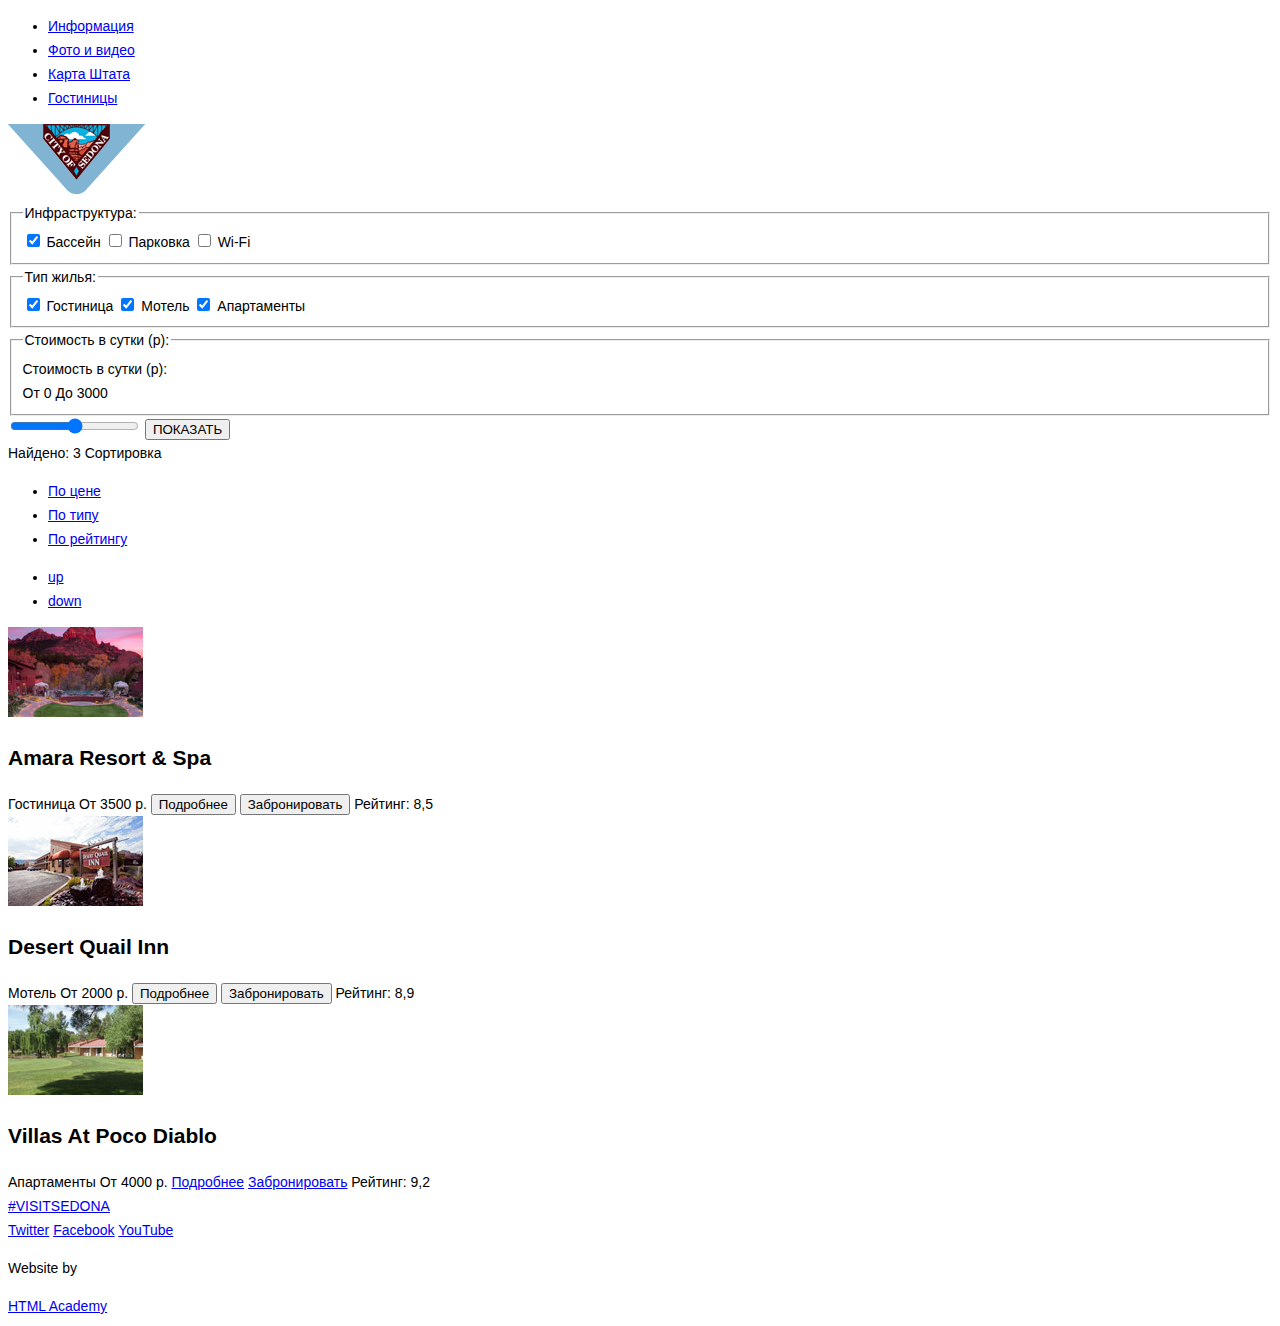
==== catalog.html @ 848f3a46 "Исправил замечания" ====
<!DOCTYPE html>
<html lang="ru">
<head>
  <meta charset="UTF-8">
  <title>Гостиницы</title>
  <link href="css/style.css" rel="stylesheet">
</head>
<body>
<div class="wrapper">
  <header class="main-header">
    <nav class="main-navigation">
      <ul class="navigation-list">
        <li class="navigation-item">
          <a href="#">Информация</a>
        </li>
        <li class="navigation-item">
          <a href="#">Фото и видео</a>
        </li>
        <li class="navigation-item">
          <a href="#">Карта Штата</a>
        </li>
        <li class="navigation-item">
          <a href="#">Гостиницы</a>
        </li>
      </ul>
      <!-- 3.3 Логотип — это ссылка на главную страницу.-->
    </nav>
    <a href="#" сlass="main-header-logo"><img src="img/mini-logo.png" width="138" height="70" alt="sedona"></a>
  </header>
    <main>
  <div class="filters">
    <form action="#" method="post">
      <fieldset class="filters-group filters-checkbox-left">
        <legend>Инфраструктура:</legend>
        <input type="checkbox" name="pool" id="pool" checked>
        <label for="pool">Бассейн</label>
        <input type="checkbox" name="parking" id="parking">
        <label for="parking">Парковка</label>
        <input type="checkbox" name="wifi" id="wifi">
        <label for="wifi">Wi-Fi</label>
      </fieldset>
      <fieldset class="filters-group filters-checkbox-center">
        <legend>Тип жилья:</legend>
        <input type="checkbox" name="hotel" id="hotel" checked>
        <label for="hotel">Гостиница</label>
        <input type="checkbox" name="motel" id="motel" checked>
        <label for="motel">Мотель</label>
        <input type="checkbox" name="apartment" id="apartment" checked>
        <label for="apartment">Апартаменты</label>
      </fieldset>
      <fieldset class="filters-group filters-checkbox-right">
<legend>Стоимость в сутки (р):</legend>
        <label for="price-per-day">Стоимость в сутки (р):</label for="price-per-day">
        <div class="price-range">
          <span>От 0</span>
          <span>До 3000</span>
          <!--Вот тут надо чтоб в спан шло значение из рэнж-->

        </div>
      </fieldset>
        <input type="range" name="price-per-day" id="price-per-day" min="0" max="4000" step="100">
        <button type="submit">ПОКАЗАТЬ</button>

    </form>
  </div>

  <div class="found">
  <span class="found-number">
    Найдено: 3
  </span>
    <span class="found-sort">
    Сортировка
  </span>
    <ul class="sort-list">
      <li class="sort-item sort-item-active">
        <a href="#">По цене</a>
      </li>
      <li class="sort-item">
        <a href="#">По типу</a>
      </li>
      <li class="sort-item">
        <a href="#>">По рейтингу</a>
      </li>
    </ul>
    <ul class="sort-list-direct">
      <li class="sort-btn">
    <a href="#">up</a>
      </li>
      <li class="sort--btn">
    <a href="#">down</a>
      </li>
    </ul>
  </div>

  <div class="catalog">
    <div class="catalog-item">
      <img src="img/amaraspa.jpg" width="135" height="90" alt="Amara">
      <h3>Amara Resort & Spa</h3>
      <span>Гостиница</span>
      <span>От 3500 р.</span>
      <button type="submit">Подробнее</button>
      <button type="submit">Забронировать</button>
      <span class="raiting">Рейтинг: 8,5</span>
      <span class="stars"></span>
    </div>

    <div class="catalog-item">
      <img src="img/desertinn.jpg" width="135" height="90" alt="Desert Quail inn">
      <h3>Desert Quail Inn</h3>
      <span>Мотель</span>
      <span>От 2000 р.</span>
      <button type="submit">Подробнее</button>
      <button type="submit">Забронировать</button>
      <span class="raiting">Рейтинг: 8,9</span>
      <span class="stars"></span>
    </div>

    <div class="catalog-item">
      <img src="img/villas.jpg" width="135" height="90" alt="Villas At Poco Diablo">
      <h3>Villas At Poco Diablo</h3>
      <span>Апартаменты</span>
      <span>От 4000 р.</span>
      <a href="#" class="more">Подробнее</a>
      <a href="#" class="book">Забронировать</a>
      <span class="raiting">Рейтинг: 9,2</span>
      <span class="stars"></span>
    </div>
  </div>
</main>

<footer class="main-footer">
    <div class="sedona">
      <a href="#">#VISITSEDONA</a>
    </div>
    <section class="social">
      <a class="social-btn social-btn-tw" href="#">Twitter</a>
      <a class="social-btn social-btn-fb" href="#">Facebook</a>
      <a class="social-btn social-btn-youtube" href="#">YouTube</a>
    </section>
    <section class="footer-copyright">
      <p>Website by</p>
      <a class="btn" href="https://htmlacademy.ru">HTML Academy</a>
    </section>
</footer>
</div>
</body>
</html>
---- css/style.css ----
body {
  font-family: "PT Sans", Arial, sans-serif;
  font-size: 14px;
  line-height: 24px;
  color: #000000;
}

h1 {
  font-size: 21px;
  line-height: 26px;
}

h2 {
  font-size: 21px;
  line-height: 21px;
  font-weight: bold;
}

h3 {
  font-size: 21px;
  line-height: 26px;
  font-weight: bold;
}
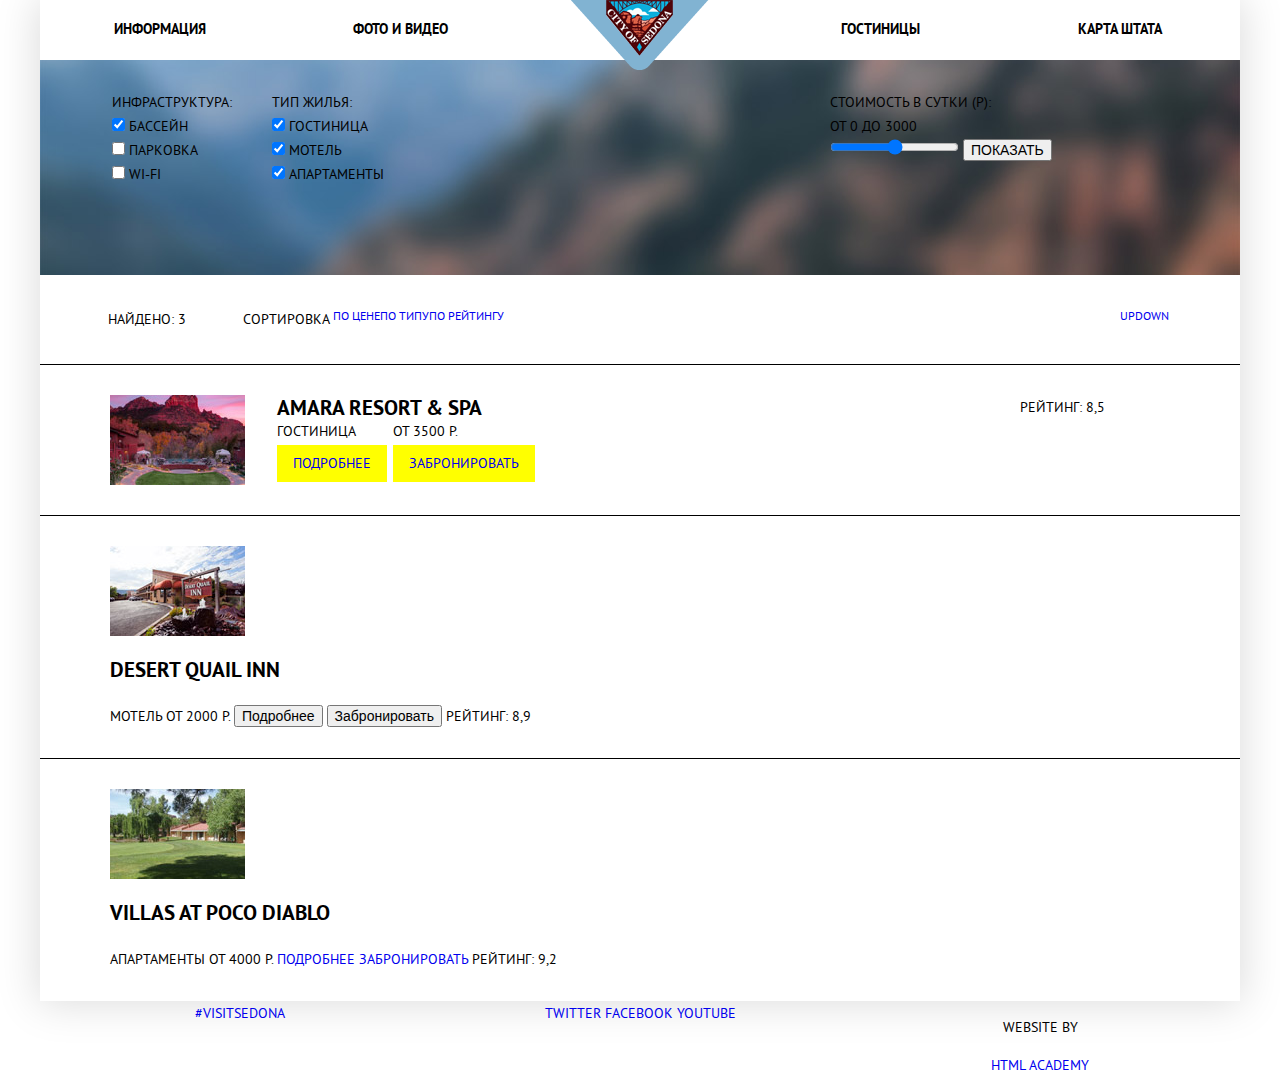
==== commit e06ddb8c: "^__^" ====
--- a/catalog.html
+++ b/catalog.html
@@ -3,13 +3,14 @@
 <head>
   <meta charset="UTF-8">
   <title>Гостиницы</title>
+  <link href="css/normalize.css" rel="stylesheet">
   <link href="css/style.css" rel="stylesheet">
 </head>
 <body>
 <div class="wrapper">
   <header class="main-header">
     <nav class="main-navigation">
-      <ul class="navigation-list">
+      <ul class="navigation-list clearfix">
         <li class="navigation-item">
           <a href="#">Информация</a>
         </li>
@@ -25,110 +26,134 @@
       </ul>
       <!-- 3.3 Логотип — это ссылка на главную страницу.-->
     </nav>
-    <a href="#" сlass="main-header-logo"><img src="img/mini-logo.png" width="138" height="70" alt="sedona"></a>
+    <div class="mini-logo">
+      <a><img src="img/mini-logo.png" width="138" height="70" alt="sedona"></a>
+    </div>
   </header>
-    <main>
-  <div class="filters">
-    <form action="#" method="post">
-      <fieldset class="filters-group filters-checkbox-left">
-        <legend>Инфраструктура:</legend>
-        <input type="checkbox" name="pool" id="pool" checked>
-        <label for="pool">Бассейн</label>
-        <input type="checkbox" name="parking" id="parking">
-        <label for="parking">Парковка</label>
-        <input type="checkbox" name="wifi" id="wifi">
-        <label for="wifi">Wi-Fi</label>
-      </fieldset>
-      <fieldset class="filters-group filters-checkbox-center">
-        <legend>Тип жилья:</legend>
-        <input type="checkbox" name="hotel" id="hotel" checked>
-        <label for="hotel">Гостиница</label>
-        <input type="checkbox" name="motel" id="motel" checked>
-        <label for="motel">Мотель</label>
-        <input type="checkbox" name="apartment" id="apartment" checked>
-        <label for="apartment">Апартаменты</label>
-      </fieldset>
-      <fieldset class="filters-group filters-checkbox-right">
-<legend>Стоимость в сутки (р):</legend>
-        <label for="price-per-day">Стоимость в сутки (р):</label for="price-per-day">
-        <div class="price-range">
-          <span>От 0</span>
-          <span>До 3000</span>
-          <!--Вот тут надо чтоб в спан шло значение из рэнж-->
 
-        </div>
-      </fieldset>
-        <input type="range" name="price-per-day" id="price-per-day" min="0" max="4000" step="100">
-        <button type="submit">ПОКАЗАТЬ</button>
+  <main>
+    <div class="filters">
+      <form action="#" method="post" class="clearfix">
+        <fieldset class="filters-group filters-left">
+          <legend>Инфраструктура:</legend>
+          <div class="filters-checkox">
+            <input type="checkbox" name="pool" id="pool" checked>
+            <label for="pool">Бассейн</label>
+          </div>
+          <div class="filters-checkox">
+            <input type="checkbox" name="parking" id="parking">
+            <label for="parking">Парковка</label>
+          </div>
+          <div class="filters-checkox">
+            <input type="checkbox" name="wifi" id="wifi">
+            <label for="wifi">Wi-Fi</label>
+          </div>
+        </fieldset>
+        <fieldset class="filters-group filters-center">
+          <legend>Тип жилья:</legend>
+          <div class="filters-checkox">
+            <input type="checkbox" name="hotel" id="hotel" checked>
+            <label for="hotel">Гостиница</label>
+          </div>
+          <div class="filters-checkox">
+            <input type="checkbox" name="motel" id="motel" checked>
+            <label for="motel">Мотель</label>
+          </div>
+          <div class="filters-checkox">
+            <input type="checkbox" name="apartment" id="apartment" checked>
+            <label for="apartment">Апартаменты</label>
+          </div>
+        </fieldset>
+        <fieldset class="filters-group filters-right">
+          <legend>Стоимость в сутки (р):</legend>
+          <div class="price-range">
+            <span>От 0</span>
+            <span>До 3000</span>
+            <!--Вот тут надо чтоб в спан шло значение из рэнж-->
 
-    </form>
-  </div>
+          </div>
 
-  <div class="found">
+          <input type="range" name="price-per-day" id="price-per-day" min="0" max="4000" step="100">
+          <button type="submit">ПОКАЗАТЬ</button>
+        </fieldset>
+      </form>
+    </div>
+
+    <div class="found clearfix">
   <span class="found-number">
     Найдено: 3
   </span>
-    <span class="found-sort">
+      <span class="found-sort">
     Сортировка
   </span>
-    <ul class="sort-list">
-      <li class="sort-item sort-item-active">
-        <a href="#">По цене</a>
-      </li>
-      <li class="sort-item">
-        <a href="#">По типу</a>
-      </li>
-      <li class="sort-item">
-        <a href="#>">По рейтингу</a>
-      </li>
-    </ul>
-    <ul class="sort-list-direct">
-      <li class="sort-btn">
-    <a href="#">up</a>
-      </li>
-      <li class="sort--btn">
-    <a href="#">down</a>
-      </li>
-    </ul>
-  </div>
-
-  <div class="catalog">
-    <div class="catalog-item">
-      <img src="img/amaraspa.jpg" width="135" height="90" alt="Amara">
-      <h3>Amara Resort & Spa</h3>
-      <span>Гостиница</span>
-      <span>От 3500 р.</span>
-      <button type="submit">Подробнее</button>
-      <button type="submit">Забронировать</button>
-      <span class="raiting">Рейтинг: 8,5</span>
-      <span class="stars"></span>
+      <ul class="sort-list">
+        <li class="sort-item sort-item-active">
+          <a href="#">По цене</a>
+        </li>
+        <li class="sort-item">
+          <a href="#">По типу</a>
+        </li>
+        <li class="sort-item">
+          <a href="#>">По рейтингу</a>
+        </li>
+      </ul>
+      <ul class="sort-list-direct">
+        <li class="sort-btn">
+          <a href="#">up</a>
+        </li>
+        <li class="sort-btn">
+          <a href="#">down</a>
+        </li>
+      </ul>
     </div>
 
-    <div class="catalog-item">
-      <img src="img/desertinn.jpg" width="135" height="90" alt="Desert Quail inn">
-      <h3>Desert Quail Inn</h3>
-      <span>Мотель</span>
-      <span>От 2000 р.</span>
-      <button type="submit">Подробнее</button>
-      <button type="submit">Забронировать</button>
-      <span class="raiting">Рейтинг: 8,9</span>
-      <span class="stars"></span>
+    <div class="catalog">
+      <div class="catalog-item clearfix">
+        <div class="item-img">
+          <img src="img/amaraspa.jpg" width="135" height="90" alt="Amara">
+        </div>
+        <div class="item-info">
+        <h3>Amara Resort & Spa</h3>
+          <div class="item-type">
+        <span>Гостиница</span>
+        <span>От 3500 р.</span>
+          </div>
+          <div class="item-btns">
+        <a href="#" class="item-btn-left">Подробнее</a>
+        <a href="#" class="item-btn-right">Забронировать</a>
+          </div>
+        </div>
+        <div class="item-rate">
+        <span class="raiting">Рейтинг: 8,5</span>
+        <span class="stars"></span>
+        </div>
+      </div>
+
+      <div class="catalog-item clearfix">
+        <img src="img/desertinn.jpg" width="135" height="90" alt="Desert Quail inn">
+        <h3>Desert Quail Inn</h3>
+        <span>Мотель</span>
+        <span>От 2000 р.</span>
+        <button type="submit">Подробнее</button>
+        <button type="submit">Забронировать</button>
+        <span class="raiting">Рейтинг: 8,9</span>
+        <span class="stars"></span>
+      </div>
+
+      <div class="catalog-item clearfix">
+        <img src="img/villas.jpg" width="135" height="90" alt="Villas At Poco Diablo">
+        <h3>Villas At Poco Diablo</h3>
+        <span>Апартаменты</span>
+        <span>От 4000 р.</span>
+        <a href="#" class="more">Подробнее</a>
+        <a href="#" class="book">Забронировать</a>
+        <span class="raiting">Рейтинг: 9,2</span>
+        <span class="stars"></span>
+      </div>
     </div>
+  </main>
 
-    <div class="catalog-item">
-      <img src="img/villas.jpg" width="135" height="90" alt="Villas At Poco Diablo">
-      <h3>Villas At Poco Diablo</h3>
-      <span>Апартаменты</span>
-      <span>От 4000 р.</span>
-      <a href="#" class="more">Подробнее</a>
-      <a href="#" class="book">Забронировать</a>
-      <span class="raiting">Рейтинг: 9,2</span>
-      <span class="stars"></span>
-    </div>
-  </div>
-</main>
-
-<footer class="main-footer">
+  <footer class="main-footer">
     <div class="sedona">
       <a href="#">#VISITSEDONA</a>
     </div>
@@ -141,7 +166,7 @@
       <p>Website by</p>
       <a class="btn" href="https://htmlacademy.ru">HTML Academy</a>
     </section>
-</footer>
+  </footer>
 </div>
 </body>
 </html>
--- a/css/style.css
+++ b/css/style.css
@@ -1,13 +1,31 @@
+@font-face {
+  font-family: "PT Sans"; /* Имя шрифта */
+  src: url("../fonts/ptsans.woff2"); /* Путь к файлу со шрифтом */
+  font-weight: normal;
+}
+
+@font-face {
+  font-family: "PT Sans"; /* Имя шрифта */
+  src: url("../fonts/ptsansbold.woff2"); /* Путь к файлу со шрифтом */
+  font-weight: bold;
+}
+
 body {
   font-family: "PT Sans", Arial, sans-serif;
   font-size: 14px;
   line-height: 24px;
   color: #000000;
+  text-transform: uppercase;
+}
+
+a {
+  text-decoration: none;
 }
 
 h1 {
   font-size: 21px;
   line-height: 26px;
+  font-weight: bold;
 }
 
 h2 {
@@ -21,3 +39,401 @@
   line-height: 26px;
   font-weight: bold;
 }
+
+.wrapper {
+  width: 1200px;
+  margin: 0 auto;
+  background-color: #ffffff;
+  box-shadow: 0 0 40px 2px #dbdbdb;
+}
+
+.clearfix::after {
+  content: "";
+  display: table;
+  clear: both;
+}
+
+.main-header {
+  position: relative;
+}
+
+.navigation-list {
+  list-style: none;
+  margin: 0;
+  padding: 0;
+}
+
+.navigation-item {
+  float: left;
+  width: 240px;
+  text-align: center;
+  padding-top: 16px;
+  padding-bottom: 18px;
+}
+
+.navigation-item:last-child {
+  float: right;
+}
+
+.navigation-item:nth-child(3) {
+  float: right;
+}
+
+.navigation-item a {
+  text-transform: uppercase;
+  color: #000000;
+  font-weight: bold;
+  line-height: 26px;
+}
+
+/* mini logo */
+.mini-logo {
+  width: 138px;
+  height: 70px;
+  position: absolute;
+  top: 0;
+  left: 50%;
+  transform: translateX(-50%);
+}
+
+/* intro */
+
+main img {
+  display: block;
+}
+
+.intro {
+  box-sizing: border-box;
+  background: url("../img/main-background.jpg") 50% 22% no-repeat;
+  min-height: 510px;
+  padding-top: 76px;
+}
+
+.intro-logo {
+  width: 458px;
+  height: 352px;
+  margin: 0 auto;
+}
+
+/* promo */
+
+.promo {
+  text-align: center;
+  padding-top: 65px;
+  padding-bottom: 50px;
+}
+
+.promo h1 {
+  margin: 0 auto;
+  max-width: 450px;
+  margin-bottom: 30px;
+
+}
+
+.promo p {
+  font-size: 14px;
+  line-height: 26px;
+  color: #333333;
+  margin: 0 auto;
+  max-width: 500px;
+
+}
+
+/* reasons info */
+
+.reasons-info {
+  box-sizing: border-box;
+  float: left;
+  width: 400px;
+  min-height: 256px;
+  background-color: #81b3d2;
+  color: #ffffff;
+  text-align: center;
+  padding-top: 50px;
+}
+
+.reasons-info h2 {
+  width: 170px;
+  margin: 0 auto;
+}
+
+.reasons-info p {
+  width: 285px;
+  margin: 0 auto;
+}
+
+.reasons-image {
+  float: right;
+  width: 800px;
+  min-height: 256px;
+}
+
+.reasons-bottom .reasons-info {
+  float: right;
+  width: 400px;
+  min-height: 256px;
+  background-color: #81b3d2;
+  color: #ffffff;
+  text-align: center;
+}
+
+.reasons-bottom .reasons-image {
+  float: left;
+  width: 800px;
+  min-height: 256px;
+}
+
+/* features */
+
+.features {
+  text-align: center;
+  margin: 0;
+  padding: 0;
+}
+
+.feature-item {
+  float: left;
+  width: 400px;
+
+}
+
+.features-top .feature-item {
+  padding-top: 150px;
+  padding-bottom: 80px;
+}
+
+.feature-item p {
+  color: #333333;
+  margin: 0 auto;
+  line-height: 21px;
+  max-width: 290px;
+
+}
+
+.feature-item h2 {
+  margin: 0 auto;
+  margin-bottom: 20px;
+  max-width: 140px;
+
+}
+
+.features-bottom .feature-item {
+  background-color: #eeeeee;
+  padding-top: 45px;
+  padding-bottom: 60px;
+}
+
+/* form hotels */
+
+.form-hotels {
+  text-align: center;
+  padding-top: 55px;
+}
+
+.form-hotels h3 {
+  line-height: 30px;
+  font-size: 24px;
+  font-weight: bold;
+}
+
+.form-hotels a {
+  display: block;
+  background: #766357;
+  line-height: 26px;
+  font-size: 21px;
+  font-weight: bold;
+  color: #ffffff;
+  padding-top: 35px;
+  padding-bottom: 33px;
+  width: 568px;
+  margin: 0 auto;
+}
+
+.form-hotels p {
+  width: 450px;
+  margin: 0 auto;
+  padding-bottom: 50px;
+}
+
+/* map */
+
+.map {
+  height: 748px;
+}
+
+/* вот тут проблема, ибо футер полупрозрачный и из-него карта проглядывает */
+
+/* футер */
+
+.main-footer {
+  text-align: center;
+  background-color: rgba(254, 254, 254, 0.9);
+}
+
+.sedona {
+  float: left;
+  width: 400px;
+}
+
+.social {
+  float: left;
+  width: 400px;
+}
+
+.footer-copyright {
+  float: right;
+  width: 400px;
+}
+
+/* hotels */
+
+fieldset {
+  border: none;
+  margin: 0;
+  padding: 0;
+
+}
+
+.filters {
+  background: url("../img/catalog-background.jpg") 50% 22% no-repeat;
+  padding-top: 30px;
+  padding-bottom: 30px;
+  padding-left: 72px;
+  padding-right: 60px;
+}
+
+.filters-left {
+  float: left;
+  width: 160px;
+  min-height: 155px;
+}
+
+.filters-left input {
+
+}
+
+.filter-left label {
+
+}
+
+.filters-center {
+  float: left;
+  width: 160px;
+  min-height: 155px;
+}
+
+.filters-right {
+  float: right;
+  width: 350px;
+  min-height: 155px;
+}
+
+.found {
+  padding-left: 68px;
+  padding-top: 32px;
+  padding-bottom: 33px;
+  padding-right: 20px;
+}
+
+
+.found .found-number {
+  float: left;
+  width: 135px;
+
+}
+.found .found-sort {
+  float: left;
+  width: 90px;
+}
+
+.sort-list {
+  font-size: 0;
+  float: left;
+  width: 400px;
+  padding: 0;
+  margin: 0;
+}
+.sort-item {
+  display: inline-block;
+  line-height: 18px;
+  font-size: 12px;
+  vertical-align: top;
+}
+
+.sort-list-direct {
+  font-size: 0;
+  float: right;
+  width: 100px;
+  padding: 0;
+  margin: 0;
+}
+.sort-btn {
+  display: inline-block;
+  line-height: 18px;
+  font-size: 12px;
+  vertical-align: top;
+}
+
+/*каталог меню, проблемы*/
+
+/*каталог */
+
+.catalog-item {
+  padding: 30px 70px;
+  border-top: #000000 solid 1px;
+}
+
+.item-img {
+  float: left;
+  width: 137px;
+  margin-right: 30px;
+}
+
+.item-info {
+  float: left;
+  width: 260px;
+}
+
+.item-rate {
+  float: right;
+  width: 150px;
+}
+
+.item-type {
+  font-size: 0;
+}
+
+.item-type span {
+  display: inline-block;
+  vertical-align: top;
+  font-size: 14px;
+  line-height: 21px;
+  width: 110px;
+  margin-right: 6px; /* точно */
+}
+
+.item-type span:last-child {
+  margin-right: 0;
+}
+
+.item-info h3 {
+  margin: 0;
+}
+
+.item-btns {
+  font-size: 0;
+}
+
+.item-btns a {
+  display: inline-block;
+  vertical-align: top;
+  font-size: 14px;
+  line-height: 21px;
+  padding: 8px 16px;
+  background: #ffff00;
+  margin-right: 6px;
+}
+
+.item-btns a:last-child {
+  margin-right: 0;
+}
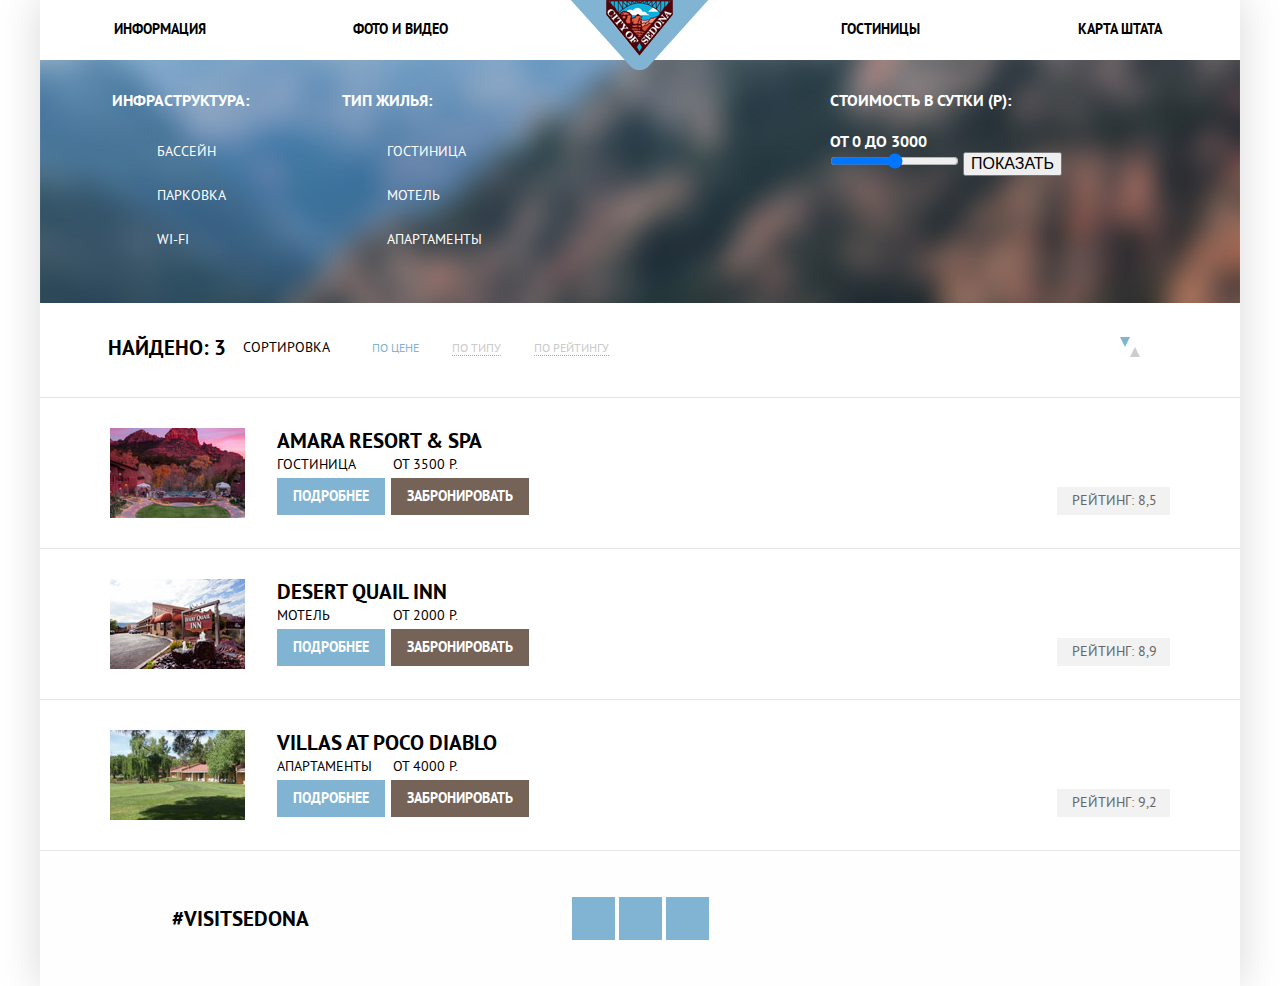
==== commit be6b0bb3: "начал делать форму" ====
--- a/catalog.html
+++ b/catalog.html
@@ -27,7 +27,7 @@
       <!-- 3.3 Логотип — это ссылка на главную страницу.-->
     </nav>
     <div class="mini-logo">
-      <a><img src="img/mini-logo.png" width="138" height="70" alt="sedona"></a>
+      <a href="#"><img src="img/mini-logo.png" width="138" height="70" alt="sedona"></a>
     </div>
   </header>
 
@@ -99,10 +99,10 @@
       </ul>
       <ul class="sort-list-direct">
         <li class="sort-btn">
-          <a href="#">up</a>
+          <a href="#" class="sort-btn-up">up</a>
         </li>
         <li class="sort-btn">
-          <a href="#">down</a>
+          <a href="#" class="sort-btn-down">down</a>
         </li>
       </ul>
     </div>
@@ -113,44 +113,60 @@
           <img src="img/amaraspa.jpg" width="135" height="90" alt="Amara">
         </div>
         <div class="item-info">
-        <h3>Amara Resort & Spa</h3>
+          <h3>Amara Resort & Spa</h3>
           <div class="item-type">
-        <span>Гостиница</span>
-        <span>От 3500 р.</span>
+            <span>Гостиница</span>
+            <span>От 3500 р.</span>
           </div>
           <div class="item-btns">
-        <a href="#" class="item-btn-left">Подробнее</a>
-        <a href="#" class="item-btn-right">Забронировать</a>
+            <a href="#" class="item-btn-left">Подробнее</a>
+            <a href="#" class="item-btn-right">Забронировать</a>
           </div>
         </div>
-        <div class="item-rate">
-        <span class="raiting">Рейтинг: 8,5</span>
-        <span class="stars"></span>
+        <div class="item-rate star-4">
+          <span class="raiting">Рейтинг: 8,5</span>
         </div>
       </div>
 
       <div class="catalog-item clearfix">
-        <img src="img/desertinn.jpg" width="135" height="90" alt="Desert Quail inn">
-        <h3>Desert Quail Inn</h3>
-        <span>Мотель</span>
-        <span>От 2000 р.</span>
-        <button type="submit">Подробнее</button>
-        <button type="submit">Забронировать</button>
-        <span class="raiting">Рейтинг: 8,9</span>
-        <span class="stars"></span>
+        <div class="item-img">
+          <img src="img/desertinn.jpg" width="135" height="90" alt="Desert Quail inn">
+        </div>
+        <div class="item-info">
+          <h3>Desert Quail Inn</h3>
+          <div class="item-type">
+            <span>Мотель</span>
+            <span>От 2000 р.</span>
+          </div>
+          <div class="item-btns">
+            <a href="#" class="item-btn-left">Подробнее</a>
+            <a href="#" class="item-btn-right">Забронировать</a>
+          </div>
+        </div>
+        <div class="item-rate star-2">
+          <span class="raiting">Рейтинг: 8,9</span>
+        </div>
       </div>
 
-      <div class="catalog-item clearfix">
-        <img src="img/villas.jpg" width="135" height="90" alt="Villas At Poco Diablo">
-        <h3>Villas At Poco Diablo</h3>
-        <span>Апартаменты</span>
-        <span>От 4000 р.</span>
-        <a href="#" class="more">Подробнее</a>
-        <a href="#" class="book">Забронировать</a>
-        <span class="raiting">Рейтинг: 9,2</span>
-        <span class="stars"></span>
-      </div>
-    </div>
+        <div class="catalog-item clearfix">
+          <div class="item-img">
+            <img src="img/villas.jpg" width="135" height="90" alt="Villas At Poco Diablo">
+          </div>
+          <div class="item-info">
+            <h3>Villas At Poco Diablo</h3>
+            <div class="item-type">
+              <span>Апартаменты</span>
+              <span>От 4000 р.</span>
+            </div>
+            <div class="item-btns">
+              <a href="#" class="item-btn-left">Подробнее</a>
+              <a href="#" class="item-btn-right">Забронировать</a>
+            </div>
+          </div>
+          <div class="item-rate star-3">
+            <span class="raiting">Рейтинг: 9,2</span>
+          </div>
+        </div>
   </main>
 
   <footer class="main-footer">
--- a/css/style.css
+++ b/css/style.css
@@ -18,6 +18,10 @@
   text-transform: uppercase;
 }
 
+.navigation-item a {
+  text-decoration: none;
+}
+
 a {
   text-decoration: none;
 }
@@ -55,6 +59,7 @@
 
 .main-header {
   position: relative;
+  z-index: 2;
 }
 
 .navigation-list {
@@ -103,6 +108,8 @@
 }
 
 .intro {
+  position: relative;
+  z-index: 1;
   box-sizing: border-box;
   background: url("../img/main-background.jpg") 50% 22% no-repeat;
   min-height: 510px;
@@ -113,6 +120,15 @@
   width: 458px;
   height: 352px;
   margin: 0 auto;
+}
+
+.intro::before {
+  content: "";
+  position: absolute;
+  width: 1200px;
+  height: 57px;
+  background: url("../img/main-pic-bottom.png") no-repeat;
+  bottom: 0;
 }
 
 /* promo */
@@ -155,6 +171,14 @@
 .reasons-info h2 {
   width: 170px;
   margin: 0 auto;
+}
+
+.reasons-info span {
+  display: block;
+  font-size: 14px;
+  line-height: 21px;
+  padding-top: 12px;
+  padding-bottom: 12px;
 }
 
 .reasons-info p {
@@ -194,6 +218,7 @@
 .feature-item {
   float: left;
   width: 400px;
+  position: relative;
 
 }
 
@@ -202,6 +227,36 @@
   padding-bottom: 80px;
 }
 
+.feature-item::before {
+  content: "";
+  position: absolute;
+  left: 50%;
+  transform: translateX(-50%);
+  background-image: url("../img/spritesheet.png");
+  background-repeat: no-repeat;
+}
+
+.feature-item-home::before {
+  width: 75px;
+  height: 72px;
+  background-position: -237px -106px;
+  top: 60px;
+}
+
+.feature-item-food::before {
+  width: 74px;
+  height: 70px;
+  background-position: -143px -91px;
+  top: 61px;
+}
+
+.feature-item-gift::before {
+  width: 64px;
+  height: 76px;
+  background-position: -237px -10px;
+  top: 56px;
+}
+
 .feature-item p {
   color: #333333;
   margin: 0 auto;
@@ -214,7 +269,6 @@
   margin: 0 auto;
   margin-bottom: 20px;
   max-width: 140px;
-
 }
 
 .features-bottom .feature-item {
@@ -223,7 +277,18 @@
   padding-bottom: 60px;
 }
 
+.feature-item span {
+  display: block;
+  font-size: 14px;
+  line-height: 21px;
+  padding-bottom: 12px;
+}
+
 /* form hotels */
+
+.form-hotels-index {
+  position: relative;
+}
 
 .form-hotels {
   text-align: center;
@@ -238,6 +303,7 @@
 
 .form-hotels a {
   display: block;
+  text-decoration: none;
   background: #766357;
   line-height: 26px;
   font-size: 21px;
@@ -247,6 +313,7 @@
   padding-bottom: 33px;
   width: 568px;
   margin: 0 auto;
+  cursor: pointer;
 }
 
 .form-hotels p {
@@ -261,37 +328,184 @@
   height: 748px;
 }
 
-/* вот тут проблема, ибо футер полупрозрачный и из-него карта проглядывает */
-
 /* футер */
+
+.main-index {
+  position: relative;
+}
 
 .main-footer {
   text-align: center;
   background-color: rgba(254, 254, 254, 0.9);
+  font-size: 0;
+  padding-top: 36px;
+  padding-bottom: 36px;
+}
+
+.footer-index {
+  position: absolute;
+  bottom: 0;
 }
 
 .sedona {
-  float: left;
+  display: inline-block;
   width: 400px;
+  vertical-align: middle;
+}
+
+.sedona a {
+  display: inline-block;
+  vertical-align: top;
+  text-decoration: none;
+  line-height: 26px;
+  font-size: 21px;
+  font-weight: bold;
+  color: #000000;
+  cursor: pointer;
 }
 
 .social {
-  float: left;
+  display: inline-block;
+  vertical-align: middle;
   width: 400px;
+  text-align: center;
+}
+
+.social-btn {
+  position: relative;
+  display: inline-block;
+  width: 43px;
+  height: 43px;
+  margin: 0 2px;
+  font-size: 0;
+  vertical-align: top;
+  text-decoration: none;
+  background: #81b3d2;
+}
+
+.social-btn:hover {
+  background-color: #669ec0;
+}
+
+.social-btn:active {
+  background-color: #5496bd;
+}
+
+a:active::before {
+  opacity: 0.3;
+}
+
+.social-btn::before {
+  content: "";
+  background-image: url("../img/spritesheet.png");
+  background-repeat: no-repeat;
+  position: absolute;
+  top: 50%;
+  left: 50%;
+  transform: translate(-50%, -50%);
+}
+
+.social-btn-tw::before {
+  width: 17px;
+  height: 15px;
+  background-position: -142px -198px;
+}
+
+.social-btn-fb::before {
+  width: 10px;
+  height: 19px;
+  background-position: -143px -52px;
+}
+
+.social-btn-youtube::before {
+  width: 20px;
+  height: 16px;
+  background-position: -179px -198px;
 }
 
 .footer-copyright {
-  float: right;
+  display: inline-block;
+  vertical-align: middle;
   width: 400px;
 }
 
+.footer-copyright span {
+  display: inline-block;
+  vertical-align: middle;
+  font-weight: normal;
+  line-height: 26px;
+  font-size: 14px;
+  margin-right: 8px;
+}
+
+.footer-copyright a {
+  display: inline-block;
+  vertical-align: middle;
+  font-size: 0;
+  background: url("../img/spritesheet.png") no-repeat -10px -10px;
+  width: 113px;
+  height: 39px;
+  transition: background-position 0.5s;
+}
+
+.footer-copyright a:hover {
+  background-position: -10px -69px;
+}
+
+.footer-copyright a:active {
+  background-position: -10px -128px;
+}
+
+/* Всплывающая форма */
+
+.modal-content {
+  position: absolute;
+  z-index: 3;
+  top: 326px;
+  left: 316px;
+
+  width: 408px;
+  padding: 50px 80px;
+
+  color: #000000;
+
+  background: #ffffff;
+}
+
 /* hotels */
+
 
 fieldset {
   border: none;
   margin: 0;
   padding: 0;
-
+  line-height: 21px;
+  font-size: 16px;
+  font-weight: bold;
+  color: #ffffff;
+}
+
+.filters-left {
+  margin-right: 70px;
+}
+
+.filters-group legend {
+  margin-bottom: 20px;
+  line-height: 21px;
+  font-size: 16px;
+  font-weight: bold;
+  color: #ffffff;
+}
+
+.filters-checkox label {
+  font-weight: normal;
+  line-height: 21px;
+  font-size: 14px;
+  font-weight: normal;
+}
+
+.filters-checkox {
+  margin-bottom: 24px;
 }
 
 .filters {
@@ -316,6 +530,43 @@
 
 }
 
+input[type="checkbox"] {
+  display: none;
+}
+
+input[type="checkbox"] + label {
+  display: block;
+  margin: 10px 0;
+  line-height: 20px;
+  padding-left: 45px;
+  position: relative;
+  cursor: pointer;
+}
+
+input[type="checkbox"] + label::before {
+  content: "";
+  width: 22px;
+  height: 22px;
+  position: absolute;
+  top: 0;
+  left: 0;
+  background-image: url("../img/spritesheet.png");
+  background-repeat: no-repeat;
+  background-position: -143px -10px;
+}
+
+input[type="checkbox"]:checked + label::after {
+  content: "";
+  width: 26px;
+  height: 22px;
+  position: absolute;
+  top: 0;
+  left: 0;
+  background-image: url("../img/spritesheet.png");
+  background-repeat: no-repeat;
+  background-position: -185px -10px;
+}
+
 .filters-center {
   float: left;
   width: 160px;
@@ -335,12 +586,19 @@
   padding-right: 20px;
 }
 
-
 .found .found-number {
   float: left;
   width: 135px;
 
 }
+
+.found-number {
+  font-weight: bold;
+  line-height: 26px;
+  font-size: 21px;
+  color: #000000;
+}
+
 .found .found-sort {
   float: left;
   width: 90px;
@@ -353,11 +611,31 @@
   padding: 0;
   margin: 0;
 }
+
 .sort-item {
   display: inline-block;
+  vertical-align: top;
+  padding-top: 4px;
+
+}
+
+.sort-item a {
   line-height: 18px;
   font-size: 12px;
-  vertical-align: top;
+  border-bottom: 1px dotted #81B3D2;
+  color: #cacaca;
+  margin-right: 33px;
+}
+
+.sort-item a:hover {
+  color: #81b3d2;
+}
+
+.sort-item-active a {
+  margin-left: 39px;
+  text-decoration: none;
+  color: #81b3d2;
+  border-bottom: none;
 }
 
 .sort-list-direct {
@@ -367,11 +645,27 @@
   padding: 0;
   margin: 0;
 }
+
 .sort-btn {
   display: inline-block;
-  line-height: 18px;
-  font-size: 12px;
+  font-size: 0;
   vertical-align: top;
+}
+
+.sort-btn-up {
+  width: 0;
+  height: 0;
+  border-style: solid;
+  border-width: 10px 5.5px 0 5.5px;
+  border-color: #81b3d2 transparent transparent transparent;
+}
+
+.sort-btn-down {
+  width: 0;
+  height: 0;
+  border-style: solid;
+  border-width: 0 5.5px 10px 5.5px;
+  border-color: transparent transparent #cccccc transparent;
 }
 
 /*каталог меню, проблемы*/
@@ -380,7 +674,11 @@
 
 .catalog-item {
   padding: 30px 70px;
-  border-top: #000000 solid 1px;
+  border-top: #e5e5e5 solid 1px; /* правильно */
+}
+
+.catalog-item:last-child {
+  border-bottom: #e5e5e5 solid 1px;
 }
 
 .item-img {
@@ -397,6 +695,50 @@
 .item-rate {
   float: right;
   width: 150px;
+  position: relative;
+  padding-top: 60px;
+  text-align: right;
+}
+
+.item-rate::before {
+  position: absolute;
+  content: "";
+  background: url("../img/spritesheet.png") no-repeat -10px -198px;
+  width: 112px;
+  height: 17px;
+  top: 0;
+  right: 0;
+}
+
+.item-rate span {
+  font-size: 14px;
+  line-height: 21px;
+  background-color: #f2f2f2;
+  color: #666666;
+  padding-top: 4px;
+  padding-left: 15px;
+  padding-right: 13px;
+  padding-bottom: 6px;
+}
+
+.star-5::before {
+  width: 112px;
+}
+
+.star-4::before {
+  width: 90px;
+}
+
+.star-3::before {
+  width: 68px;
+}
+
+.star-2::before {
+  width: 46px;
+}
+
+.star-1::before {
+  width: 24px;
 }
 
 .item-type {
@@ -429,11 +771,15 @@
   vertical-align: top;
   font-size: 14px;
   line-height: 21px;
+  font-weight: bold;
   padding: 8px 16px;
-  background: #ffff00;
+  background: #81b3d2;
   margin-right: 6px;
+  color: #ffffff;
 }
 
 .item-btns a:last-child {
   margin-right: 0;
-}
+  background: #766357;
+}
+
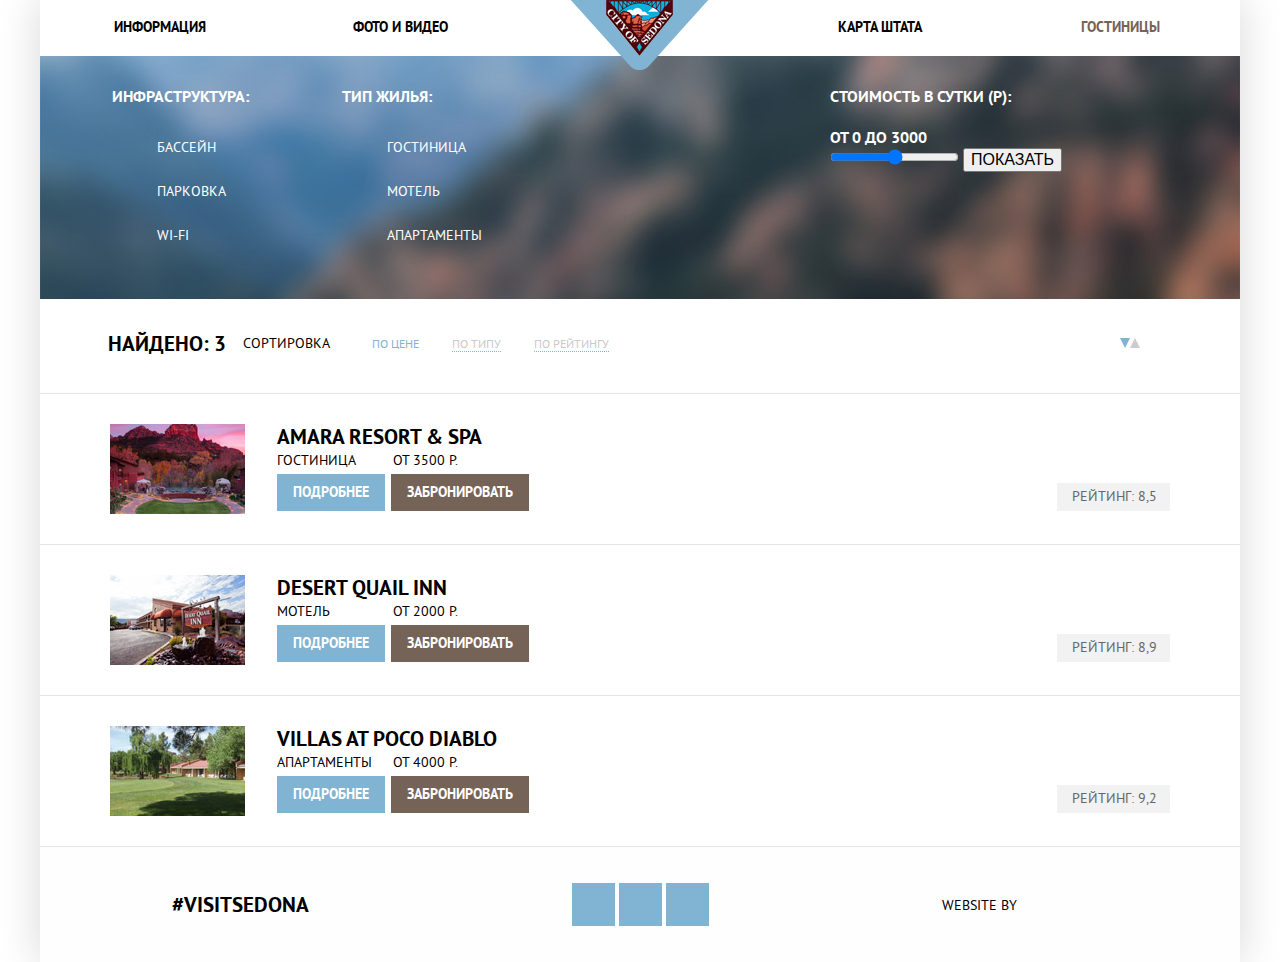
==== commit b749e3ec: "11111" ====
--- a/catalog.html
+++ b/catalog.html
@@ -17,17 +17,17 @@
         <li class="navigation-item">
           <a href="#">Фото и видео</a>
         </li>
+        <li class="navigation-item navigation-item-active">
+          <a href="catalog.html">Гостиницы</a>
+        </li>
         <li class="navigation-item">
           <a href="#">Карта Штата</a>
-        </li>
-        <li class="navigation-item">
-          <a href="#">Гостиницы</a>
         </li>
       </ul>
       <!-- 3.3 Логотип — это ссылка на главную страницу.-->
     </nav>
     <div class="mini-logo">
-      <a href="#"><img src="img/mini-logo.png" width="138" height="70" alt="sedona"></a>
+      <a href="index.html"><img src="img/mini-logo.png" width="138" height="70" alt="sedona"></a>
     </div>
   </header>
 
@@ -148,25 +148,26 @@
         </div>
       </div>
 
-        <div class="catalog-item clearfix">
-          <div class="item-img">
-            <img src="img/villas.jpg" width="135" height="90" alt="Villas At Poco Diablo">
+      <div class="catalog-item clearfix">
+        <div class="item-img">
+          <img src="img/villas.jpg" width="135" height="90" alt="Villas At Poco Diablo">
+        </div>
+        <div class="item-info">
+          <h3>Villas At Poco Diablo</h3>
+          <div class="item-type">
+            <span>Апартаменты</span>
+            <span>От 4000 р.</span>
           </div>
-          <div class="item-info">
-            <h3>Villas At Poco Diablo</h3>
-            <div class="item-type">
-              <span>Апартаменты</span>
-              <span>От 4000 р.</span>
-            </div>
-            <div class="item-btns">
-              <a href="#" class="item-btn-left">Подробнее</a>
-              <a href="#" class="item-btn-right">Забронировать</a>
-            </div>
-          </div>
-          <div class="item-rate star-3">
-            <span class="raiting">Рейтинг: 9,2</span>
+          <div class="item-btns">
+            <a href="#" class="item-btn-left">Подробнее</a>
+            <a href="#" class="item-btn-right">Забронировать</a>
           </div>
         </div>
+        <div class="item-rate star-3">
+          <span class="raiting">Рейтинг: 9,2</span>
+        </div>
+      </div>
+    </div>
   </main>
 
   <footer class="main-footer">
@@ -179,7 +180,7 @@
       <a class="social-btn social-btn-youtube" href="#">YouTube</a>
     </section>
     <section class="footer-copyright">
-      <p>Website by</p>
+      <span>Website by</span>
       <a class="btn" href="https://htmlacademy.ru">HTML Academy</a>
     </section>
   </footer>
--- a/css/style.css
+++ b/css/style.css
@@ -72,8 +72,8 @@
   float: left;
   width: 240px;
   text-align: center;
-  padding-top: 16px;
-  padding-bottom: 18px;
+  padding-top: 14px;
+  padding-bottom: 16px;
 }
 
 .navigation-item:last-child {
@@ -89,6 +89,28 @@
   color: #000000;
   font-weight: bold;
   line-height: 26px;
+}
+
+.navigation-item-active a {
+  color: #766357;
+}
+
+.navigation-item a:hover {
+  color: #81b3d2;
+}
+
+.navigation-item-active a:hover {
+  color: #766357;
+}
+
+.navigation-item a:active {
+  color: #000000;
+  opacity: 0.3;
+}
+
+.navigation-item-active a:active {
+  color: #766357;
+  opacity: 1;
 }
 
 /* mini logo */
@@ -112,7 +134,7 @@
   z-index: 1;
   box-sizing: border-box;
   background: url("../img/main-background.jpg") 50% 22% no-repeat;
-  min-height: 510px;
+  min-height: 508px;
   padding-top: 76px;
 }
 
@@ -135,14 +157,17 @@
 
 .promo {
   text-align: center;
-  padding-top: 65px;
+  padding-top: 60px;
   padding-bottom: 50px;
 }
 
 .promo h1 {
+  font-size: 21px;
+  line-height: 26px;
+  font-weight: bold;
   margin: 0 auto;
   max-width: 450px;
-  margin-bottom: 30px;
+  margin-bottom: 27px;
 
 }
 
@@ -165,11 +190,11 @@
   background-color: #81b3d2;
   color: #ffffff;
   text-align: center;
-  padding-top: 50px;
+  padding-top: 56px;
 }
 
 .reasons-info h2 {
-  width: 170px;
+  width: 151px;
   margin: 0 auto;
 }
 
@@ -177,13 +202,15 @@
   display: block;
   font-size: 14px;
   line-height: 21px;
-  padding-top: 12px;
-  padding-bottom: 12px;
+  padding-top: 23px;
+  padding-bottom: 20px;
 }
 
 .reasons-info p {
   width: 285px;
   margin: 0 auto;
+  line-height: 21px;
+  font-size: 14px;
 }
 
 .reasons-image {
@@ -207,6 +234,10 @@
   min-height: 256px;
 }
 
+.reasons-bottom p {
+  width: 305px;
+}
+
 /* features */
 
 .features {
@@ -223,8 +254,8 @@
 }
 
 .features-top .feature-item {
-  padding-top: 150px;
-  padding-bottom: 80px;
+  padding-top: 162px;
+  padding-bottom: 82px;
 }
 
 .feature-item::before {
@@ -267,13 +298,13 @@
 
 .feature-item h2 {
   margin: 0 auto;
-  margin-bottom: 20px;
+  margin-bottom: 24px;
   max-width: 140px;
 }
 
 .features-bottom .feature-item {
   background-color: #eeeeee;
-  padding-top: 45px;
+  padding-top: 47px;
   padding-bottom: 60px;
 }
 
@@ -281,24 +312,28 @@
   display: block;
   font-size: 14px;
   line-height: 21px;
-  padding-bottom: 12px;
+  padding-bottom: 21px;
+}
+
+.features-bottom p {
+  max-width: 275px;
 }
 
 /* form hotels */
 
-.form-hotels-index {
-  position: relative;
-}
 
 .form-hotels {
   text-align: center;
-  padding-top: 55px;
-}
-
-.form-hotels h3 {
-  line-height: 30px;
-  font-size: 24px;
-  font-weight: bold;
+  padding-top: 52px;
+  position: relative;
+}
+
+.form-hotels span {
+  line-height: 30px;  /* по макету line-height: 24px */
+  font-size: 30px;
+  font-weight: bold;
+  margin-bottom: 27px;
+  display: block;
 }
 
 .form-hotels a {
@@ -309,8 +344,8 @@
   font-size: 21px;
   font-weight: bold;
   color: #ffffff;
-  padding-top: 35px;
-  padding-bottom: 33px;
+  padding-top: 30px;
+  padding-bottom: 30px;
   width: 568px;
   margin: 0 auto;
   cursor: pointer;
@@ -319,7 +354,7 @@
 .form-hotels p {
   width: 450px;
   margin: 0 auto;
-  padding-bottom: 50px;
+  padding-bottom: 47px;
 }
 
 /* map */
@@ -460,16 +495,105 @@
 
 .modal-content {
   position: absolute;
+  text-align: left;
   z-index: 3;
-  top: 326px;
-  left: 316px;
-
-  width: 408px;
-  padding: 50px 80px;
+  bottom: 0;
+  left: 50%;
+  transform: translate(-50%,100%);
+  box-sizing: border-box;
+  width: 568px;
+  padding: 50px 55px;
 
   color: #000000;
 
   background: #ffffff;
+}
+
+.book-field input {
+  box-sizing: border-box;
+  margin: 0;
+  margin-bottom: 29px;
+  padding: 8px 13px;
+  padding-right: 40px;
+  background: #f2f2f2;
+  border: none;
+  width: 324px;
+  margin-left: 22px;
+}
+
+
+
+.book-field-adult {
+  float: left;
+  width: 226px;
+  vertical-align: top;
+}
+
+.book-field-kids {
+  float: right;
+  width: 226px;
+}
+
+.book-field-kids input {
+  width: 20px;
+}
+
+.book-field-adult label {
+  display: inline-block;
+  margin-right: 36px;
+}
+
+.book-field-adult .controls {
+  display: inline-block;
+  font-size: 0;
+}
+
+.controls button {
+  display: inline-block;
+  background: #f2f2f2;
+  border: none;
+  padding-top: 13px;
+  padding-bottom: 13px;
+  padding-right: 8px;
+}
+
+.controls input {
+  display: inline-block;
+  font-size: 14;
+  line-height: 26px;
+  font-weight: bold;
+  color: #000000;
+  margin: 0;
+  padding: 0;
+  width: 40px;
+}
+
+
+
+
+.book-field label {
+  line-height: 26px;
+  font-size: 14px;
+  font-weight: bold;
+}
+
+.book-find {
+  text-align: center;
+  display: block;
+  text-decoration: none;
+  background: #81b3d2;
+  line-height: 26px;
+  font-size: 21px;
+  font-weight: bold;
+  color: #ffffff;
+  padding-top: 15px;
+  padding-bottom: 19px;
+  width: 100%;
+  margin: 0 auto;
+  margin-top: 54px;
+  cursor: pointer;
+  border: none;
+
 }
 
 /* hotels */
@@ -648,8 +772,11 @@
 
 .sort-btn {
   display: inline-block;
-  font-size: 0;
-  vertical-align: top;
+  vertical-align: middle;
+}
+
+.sort-btn a {
+  display: block;
 }
 
 .sort-btn-up {
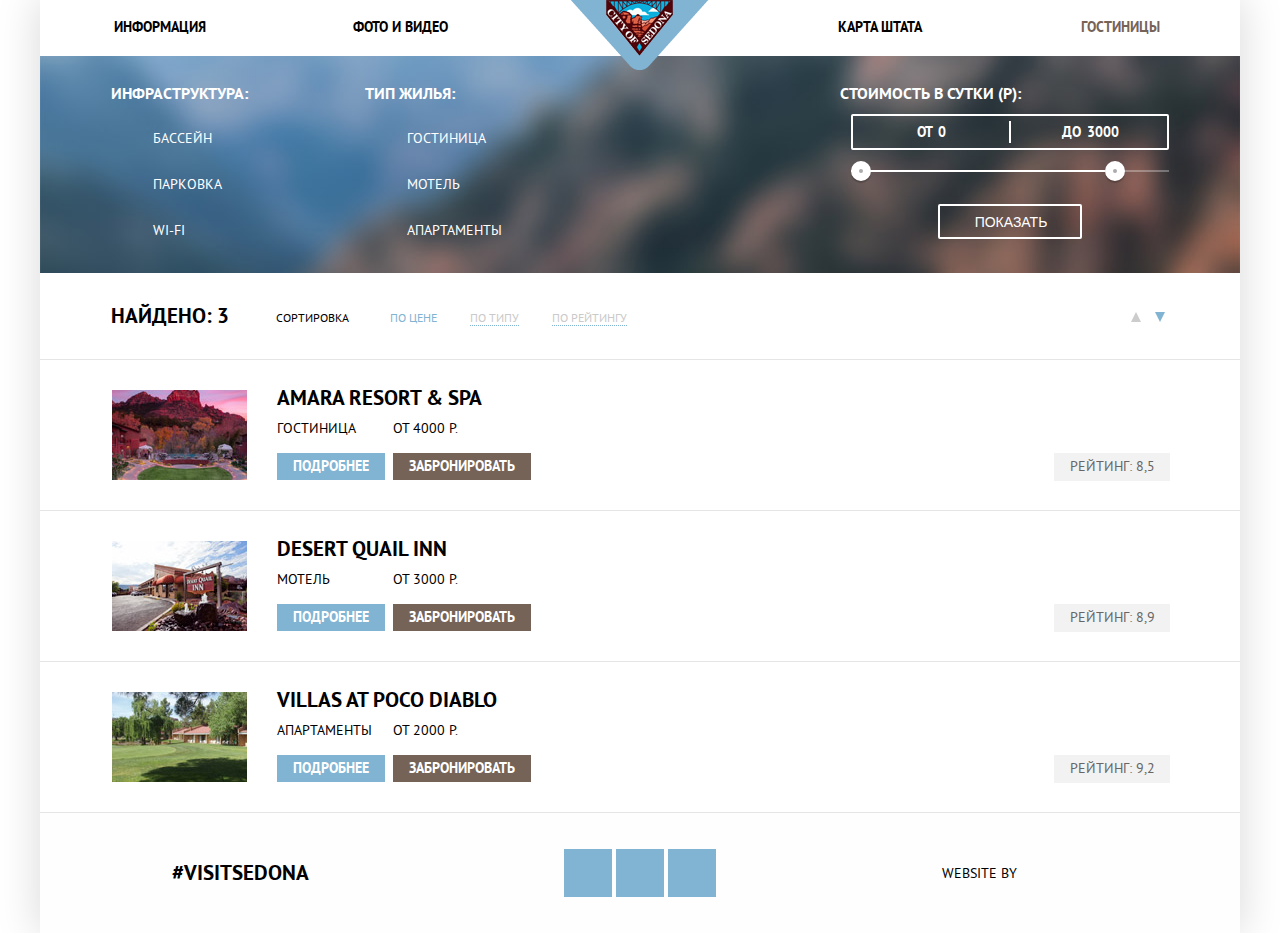
==== commit 2db9e88d: "начал делать js" ====
--- a/catalog.html
+++ b/catalog.html
@@ -45,7 +45,7 @@
             <label for="parking">Парковка</label>
           </div>
           <div class="filters-checkox">
-            <input type="checkbox" name="wifi" id="wifi">
+            <input type="checkbox" name="wifi" id="wifi" disabled>
             <label for="wifi">Wi-Fi</label>
           </div>
         </fieldset>
@@ -56,7 +56,7 @@
             <label for="hotel">Гостиница</label>
           </div>
           <div class="filters-checkox">
-            <input type="checkbox" name="motel" id="motel" checked>
+            <input type="checkbox" name="motel" id="motel" checked disabled>
             <label for="motel">Мотель</label>
           </div>
           <div class="filters-checkox">
@@ -64,18 +64,24 @@
             <label for="apartment">Апартаменты</label>
           </div>
         </fieldset>
+
         <fieldset class="filters-group filters-right">
           <legend>Стоимость в сутки (р):</legend>
-          <div class="price-range">
-            <span>От 0</span>
-            <span>До 3000</span>
-            <!--Вот тут надо чтоб в спан шло значение из рэнж-->
+          <div class="price-wrap">
+            <div class="price-controls">
+              <label class="min-price">от <input type="text" name="min-price" value="0"></label>
+              <label class="max-price">до <input type="text" name="max-price" value="3000"></label>
+            </div>
 
+            <div class="range-controls">
+              <div class="scale">
+                <div class="bar"></div>
+              </div>
+              <div class="range-toggle range-toggle-min"></div>
+              <div class="range-toggle range-toggle-max"></div>
+            </div>
           </div>
-
-          <input type="range" name="price-per-day" id="price-per-day" min="0" max="4000" step="100">
-          <button type="submit">ПОКАЗАТЬ</button>
-        </fieldset>
+          <button class="btn-transparent" type="submit">Показать</button>
       </form>
     </div>
 
@@ -99,10 +105,10 @@
       </ul>
       <ul class="sort-list-direct">
         <li class="sort-btn">
-          <a href="#" class="sort-btn-up">up</a>
+          <a href="#" class="sort-btn-down">По возрастанию</a>
         </li>
         <li class="sort-btn">
-          <a href="#" class="sort-btn-down">down</a>
+          <a href="#" class="sort-btn-up sort-btn-active">По убыванию</a>
         </li>
       </ul>
     </div>
@@ -116,7 +122,7 @@
           <h3>Amara Resort & Spa</h3>
           <div class="item-type">
             <span>Гостиница</span>
-            <span>От 3500 р.</span>
+            <span>От 4000 р.</span>
           </div>
           <div class="item-btns">
             <a href="#" class="item-btn-left">Подробнее</a>
@@ -136,14 +142,14 @@
           <h3>Desert Quail Inn</h3>
           <div class="item-type">
             <span>Мотель</span>
-            <span>От 2000 р.</span>
+            <span>От 3000 р.</span>
           </div>
           <div class="item-btns">
             <a href="#" class="item-btn-left">Подробнее</a>
             <a href="#" class="item-btn-right">Забронировать</a>
           </div>
         </div>
-        <div class="item-rate star-2">
+        <div class="item-rate star-3">
           <span class="raiting">Рейтинг: 8,9</span>
         </div>
       </div>
@@ -156,14 +162,14 @@
           <h3>Villas At Poco Diablo</h3>
           <div class="item-type">
             <span>Апартаменты</span>
-            <span>От 4000 р.</span>
+            <span>От 2000 р.</span>
           </div>
           <div class="item-btns">
             <a href="#" class="item-btn-left">Подробнее</a>
             <a href="#" class="item-btn-right">Забронировать</a>
           </div>
         </div>
-        <div class="item-rate star-3">
+        <div class="item-rate star-2">
           <span class="raiting">Рейтинг: 9,2</span>
         </div>
       </div>
--- a/css/style.css
+++ b/css/style.css
@@ -321,7 +321,6 @@
 
 /* form hotels */
 
-
 .form-hotels {
   text-align: center;
   padding-top: 52px;
@@ -329,7 +328,7 @@
 }
 
 .form-hotels span {
-  line-height: 30px;  /* по макету line-height: 24px */
+  line-height: 30px; /* по макету line-height: 24px */
   font-size: 30px;
   font-weight: bold;
   margin-bottom: 27px;
@@ -409,8 +408,8 @@
 .social-btn {
   position: relative;
   display: inline-block;
-  width: 43px;
-  height: 43px;
+  width: 48px;
+  height: 48px;
   margin: 0 2px;
   font-size: 0;
   vertical-align: top;
@@ -499,82 +498,143 @@
   z-index: 3;
   bottom: 0;
   left: 50%;
-  transform: translate(-50%,100%);
+  transform: translate(-50%, 100%);
   box-sizing: border-box;
   width: 568px;
-  padding: 50px 55px;
+  padding: 53px 56px;
 
   color: #000000;
 
   background: #ffffff;
+}
+
+.people {
+  font-size: 0;
+}
+
+.book-field {
+  margin-bottom: 27px;
+  font-size: 0;
 }
 
 .book-field input {
   box-sizing: border-box;
   margin: 0;
-  margin-bottom: 29px;
-  padding: 8px 13px;
+  padding: 6px 12px;
   padding-right: 40px;
   background: #f2f2f2;
+  border: 2px solid #F2F2F2;
+  width: 100%;
+  font-size: 14px;
+  line-height: 26px;
+  font-weight: bold;
+  color: #000000;
+}
+
+.book-field input:focus {
+  background: transparent;
+
+}
+
+.book-controls {
+  display: inline-block;
+  vertical-align: middle;
+  position: relative;
+  width: 346px;
+}
+
+.book-controls button {
+  font-size: 0;
+  position: absolute;
+  right: 8px;
+  top: 10px;
+  width: 21px;
+  height: 21px;
+  background-image: url("../img/spritesheet.png");
+  background-repeat: no-repeat;
+  background-position: 0 -329px;
   border: none;
-  width: 324px;
-  margin-left: 22px;
-}
-
-
-
-.book-field-adult {
-  float: left;
-  width: 226px;
+  background-color: transparent;
+}
+
+.book-field label {
+  display: inline-block;
+  vertical-align: middle;
+  line-height: 26px;
+  font-size: 14px;
+  font-weight: bold;
+  width: 110px;
+}
+
+.people {
+  font-size: 0;
+}
+
+.people .book-field {
+  width: 50%;
+  display: inline-block;
   vertical-align: top;
 }
 
-.book-field-kids {
-  float: right;
-  width: 226px;
-}
-
-.book-field-kids input {
-  width: 20px;
-}
-
-.book-field-adult label {
-  display: inline-block;
-  margin-right: 36px;
-}
-
-.book-field-adult .controls {
-  display: inline-block;
-  font-size: 0;
+.controls {
+  display: inline-block;
+  vertical-align: middle;
+  width: 117px;
+  position: relative;
 }
 
 .controls button {
   display: inline-block;
-  background: #f2f2f2;
+  vertical-align: middle;
+  background-color: #F2F2F2;
   border: none;
-  padding-top: 13px;
-  padding-bottom: 13px;
-  padding-right: 8px;
-}
+  width: 38px;
+  height: 38px;
+}
+
+
 
 .controls input {
   display: inline-block;
-  font-size: 14;
-  line-height: 26px;
-  font-weight: bold;
-  color: #000000;
-  margin: 0;
-  padding: 0;
-  width: 40px;
-}
-
-
-
-
-.book-field label {
-  line-height: 26px;
-  font-size: 14px;
-  font-weight: bold;
+  vertical-align: middle;
+  text-align: center;
+  background-color: #F2F2F2;
+  width: 38px;
+  height: 38px;
+  font-size: 14px;
+  line-height: 26px;
+  padding: 6px;
+}
+
+.book-field-kids label {
+  padding-left: 50px;
+  width: 61px;
+}
+
+.icon-minus::before {
+  content: "";
+  background-image: url("../img/spritesheet.png");
+  background-repeat: no-repeat;
+  position: absolute;
+  top: 18px;
+  left: 20px;
+  transform: translate(-50%, -50%);
+  width: 12px;
+  height: 3px;
+  background-position: 0 -501px;
+}
+
+.icon-plus::before {
+  content: "";
+  background-image: url("../img/spritesheet.png");
+  background-repeat: no-repeat;
+  position: absolute;
+  top: 19px;
+  left: 95px;
+  transform: translate(-50%, -50%);
+  width: 12px;
+  height: 11px;
+  background-position: 0 -586px;
 }
 
 .book-find {
@@ -586,18 +646,26 @@
   font-size: 21px;
   font-weight: bold;
   color: #ffffff;
-  padding-top: 15px;
+  padding-top: 14px;
   padding-bottom: 19px;
   width: 100%;
   margin: 0 auto;
-  margin-top: 54px;
+  margin-top: 26px;
   cursor: pointer;
   border: none;
 
 }
 
+.modal-content {
+  display: none;
+  …
+}
+.modal-content-show {
+  display: block;
+}
+
+
 /* hotels */
-
 
 fieldset {
   border: none;
@@ -610,11 +678,11 @@
 }
 
 .filters-left {
-  margin-right: 70px;
+  margin-right: 94px;
 }
 
 .filters-group legend {
-  margin-bottom: 20px;
+  margin-bottom: 14px;
   line-height: 21px;
   font-size: 16px;
   font-weight: bold;
@@ -629,14 +697,14 @@
 }
 
 .filters-checkox {
-  margin-bottom: 24px;
+  margin-bottom: 26px;
 }
 
 .filters {
   background: url("../img/catalog-background.jpg") 50% 22% no-repeat;
-  padding-top: 30px;
-  padding-bottom: 30px;
-  padding-left: 72px;
+  padding-top: 27px;
+  padding-bottom: 7px;
+  padding-left: 71px;
   padding-right: 60px;
 }
 
@@ -646,14 +714,6 @@
   min-height: 155px;
 }
 
-.filters-left input {
-
-}
-
-.filter-left label {
-
-}
-
 input[type="checkbox"] {
   display: none;
 }
@@ -662,7 +722,7 @@
   display: block;
   margin: 10px 0;
   line-height: 20px;
-  padding-left: 45px;
+  padding-left: 42px;
   position: relative;
   cursor: pointer;
 }
@@ -691,6 +751,30 @@
   background-position: -185px -10px;
 }
 
+input[type="checkbox"]:disabled + label::before {
+  content: "";
+  width: 22px;
+  height: 22px;
+  position: absolute;
+  top: 0;
+  left: 0;
+  background-image: url("../img/spritesheet.png");
+  background-repeat: no-repeat;
+  background-position: 0 -371px;
+}
+
+input[type="checkbox"]:disabled:checked + label::after {
+  content: "";
+  width: 22px;
+  height: 22px;
+  position: absolute;
+  top: 0;
+  left: 0;
+  background-image: url("../img/spritesheet.png");
+  background-repeat: no-repeat;
+  background-position: 0 -413px;
+}
+
 .filters-center {
   float: left;
   width: 160px;
@@ -699,15 +783,134 @@
 
 .filters-right {
   float: right;
-  width: 350px;
+  width: 340px;
   min-height: 155px;
 }
 
+.filters-right legend {
+  margin-bottom: 10px;
+}
+
+.price-wrap {
+  padding: 0px 11px;
+}
+
+.price-controls {
+  position: relative;
+  height: 32px;
+  margin-bottom: 20px;
+  border: 2px solid #ffffff;
+  border-radius: 2px;
+  font-size: 0;
+}
+
+.price-controls::after {
+  content: "";
+  position: absolute;
+  width: 2px;
+  height: 22px;
+  background: #ffffff;
+  top: 50%;
+  left: 50%;
+  transform: translate(-50%, -50%);
+}
+
+.price-controls label {
+  display: inline-block;
+  font-size: 14px;
+  line-height: 30px;
+  vertical-align: top;
+  cursor: pointer;
+}
+
+.price-controls .min-price {
+  width: 90px;
+  padding-left: 64px;
+}
+
+.price-controls .max-price {
+  width: 90px;
+  padding-left: 55px;
+}
+
+.price-controls input {
+  width: 50px;
+  margin: 0;
+  color: inherit;
+  font: inherit;
+  background: none;
+  border: none;
+}
+
+.range-controls {
+  position: relative;
+  margin-bottom: 32px;
+}
+
+.range-controls .scale {
+  height: 2px;
+  background: rgba(255, 255, 255, 0.3);
+}
+
+.range-controls .bar {
+  width: 80%;
+  height: 2px;
+  background: #ffffff;
+}
+
+.range-toggle {
+  position: absolute;
+  top: -9px;
+  width: 4px;
+  height: 4px;
+  background: #ababab;
+  border: 8px solid #ffffff;
+  border-radius: 50%;
+  box-shadow: 0 2px 1px 0 rgba(0, 1, 1, 0.2);
+  cursor: pointer;
+}
+
+.range-toggle:hover {
+  background: #1c4f80;
+}
+
+.range-toggle-min {
+  left: 0;
+}
+
+.range-toggle-max {
+  left: 80%;
+}
+
+.btn-transparent {
+  display: block;
+  margin: 0 auto;
+  padding: 6px 33px 5px 35px;
+
+  font-size: 14px;
+  line-height: 20px;
+  color: #ffffff;
+  text-transform: uppercase;
+
+  background: transparent;
+  border: 2px solid #ffffff;
+  border-radius: 2px;
+  cursor: pointer;
+}
+
+.btn-transparent:hover {
+  color: #000000;
+
+  background: #ffffff;
+}
+
+/* следующий блок */
+
 .found {
-  padding-left: 68px;
-  padding-top: 32px;
-  padding-bottom: 33px;
-  padding-right: 20px;
+  padding-left: 71px;
+  padding-top: 30px;
+  padding-bottom: 30px;
+  padding-right: 73px;
 }
 
 .found .found-number {
@@ -726,6 +929,10 @@
 .found .found-sort {
   float: left;
   width: 90px;
+  line-height: 18px;
+  font-size: 12px;
+  padding-top: 6px;
+  padding-left: 30px;
 }
 
 .sort-list {
@@ -739,7 +946,9 @@
 .sort-item {
   display: inline-block;
   vertical-align: top;
-  padding-top: 4px;
+  line-height: 18px;
+  font-size: 12px;
+  padding-top: 6px;
 
 }
 
@@ -756,7 +965,7 @@
 }
 
 .sort-item-active a {
-  margin-left: 39px;
+  margin-left: 24px;
   text-decoration: none;
   color: #81b3d2;
   border-bottom: none;
@@ -765,9 +974,19 @@
 .sort-list-direct {
   font-size: 0;
   float: right;
-  width: 100px;
+  width: 36px;
   padding: 0;
   margin: 0;
+  margin-top: 2px;
+}
+
+.sort-list-direct li:first-child {
+  margin-right: 14px;
+}
+
+.sort-item a:active {
+  border-bottom: none;
+  color: #000000;
 }
 
 .sort-btn {
@@ -784,7 +1003,7 @@
   height: 0;
   border-style: solid;
   border-width: 10px 5.5px 0 5.5px;
-  border-color: #81b3d2 transparent transparent transparent;
+  border-color: #cccccc transparent transparent transparent;
 }
 
 .sort-btn-down {
@@ -795,6 +1014,29 @@
   border-color: transparent transparent #cccccc transparent;
 }
 
+.sort-btn-up:hover {
+  border-color: #000000 transparent transparent transparent;
+}
+
+.sort-btn-down:hover {
+  border-color: transparent transparent #000000  transparent;
+}
+
+.sort-btn-up:active {
+  border-color: #81b3d2 transparent transparent transparent;
+}
+
+.sort-btn-down:active {
+  border-color: transparent transparent #81b3d2 transparent;
+}
+
+.sort-btn-down.sort-btn-active {
+  border-color: transparent transparent #81b3d2  transparent;
+}
+
+.sort-btn-up.sort-btn-active {
+  border-color: #81b3d2 transparent transparent transparent;
+}
 /*каталог меню, проблемы*/
 
 /*каталог */
@@ -811,7 +1053,8 @@
 .item-img {
   float: left;
   width: 137px;
-  margin-right: 30px;
+  padding-left: 2px;
+  margin-right: 28px;
 }
 
 .item-info {
@@ -823,7 +1066,7 @@
   float: right;
   width: 150px;
   position: relative;
-  padding-top: 60px;
+  padding-top: 64px;
   text-align: right;
 }
 
@@ -843,8 +1086,8 @@
   background-color: #f2f2f2;
   color: #666666;
   padding-top: 4px;
-  padding-left: 15px;
-  padding-right: 13px;
+  padding-left: 16px;
+  padding-right: 15px;
   padding-bottom: 6px;
 }
 
@@ -879,6 +1122,7 @@
   line-height: 21px;
   width: 110px;
   margin-right: 6px; /* точно */
+  margin-bottom: 14px;
 }
 
 .item-type span:last-child {
@@ -887,6 +1131,8 @@
 
 .item-info h3 {
   margin: 0;
+  margin-top: -5px;
+  margin-bottom: 7px;
 }
 
 .item-btns {
@@ -899,9 +1145,9 @@
   font-size: 14px;
   line-height: 21px;
   font-weight: bold;
-  padding: 8px 16px;
+  padding: 3px 16px;
   background: #81b3d2;
-  margin-right: 6px;
+  margin-right: 8px;
   color: #ffffff;
 }
 
@@ -910,3 +1156,30 @@
   background: #766357;
 }
 
+.item-btn-left:hover {
+  background: #669ec0;
+}
+
+.item-btn-left:active {
+  background: #5496bd;
+  color: #81b3d2;
+}
+
+.item-btns a:last-child:hover {
+  background: #604e43;
+}
+
+.item-btns a:last-child:active {
+  background: #503e33;
+  color: #766357;
+}
+
+.item-info h3:hover {
+  color: #81b3d2;
+  cursor: pointer;
+}
+
+.item-info h3:active {
+  color: #cacaca;
+  cursor: pointer;
+}
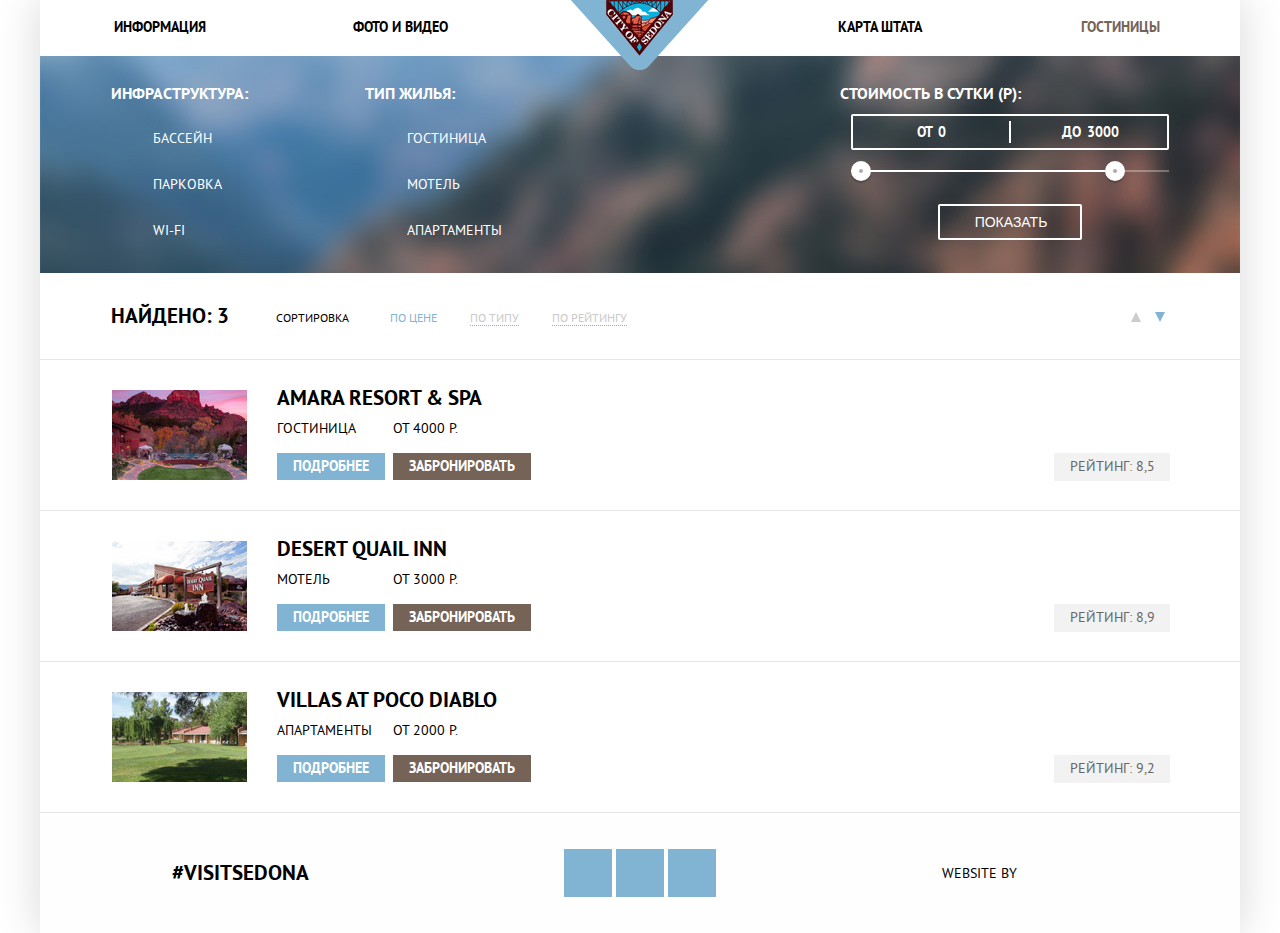
==== commit 60c5e4bd: "исправления 1" ====
--- a/catalog.html
+++ b/catalog.html
@@ -33,7 +33,7 @@
 
   <main>
     <div class="filters">
-      <form action="#" method="post" class="clearfix">
+      <form action="https://echo.htmlacademy.ru" method="post" class="clearfix">
         <fieldset class="filters-group filters-left">
           <legend>Инфраструктура:</legend>
           <div class="filters-checkox">
@@ -82,6 +82,7 @@
             </div>
           </div>
           <button class="btn-transparent" type="submit">Показать</button>
+        </fieldset>
       </form>
     </div>
 
--- a/css/style.css
+++ b/css/style.css
@@ -362,6 +362,15 @@
   height: 748px;
 }
 
+.sedona-map {
+  position: relative;
+}
+
+.sedona-map iframe {
+  position: absolute;
+  top: 0;
+  left: 0;
+}
 /* футер */
 
 .main-index {
@@ -493,6 +502,7 @@
 /* Всплывающая форма */
 
 .modal-content {
+  display: none;
   position: absolute;
   text-align: left;
   z-index: 3;
@@ -502,9 +512,7 @@
   box-sizing: border-box;
   width: 568px;
   padding: 53px 56px;
-
   color: #000000;
-
   background: #ffffff;
 }
 
@@ -588,7 +596,7 @@
   vertical-align: middle;
   background-color: #F2F2F2;
   border: none;
-  width: 38px;
+  width: 39px;
   height: 38px;
 }
 
@@ -617,7 +625,7 @@
   background-repeat: no-repeat;
   position: absolute;
   top: 18px;
-  left: 20px;
+  left: 21px;
   transform: translate(-50%, -50%);
   width: 12px;
   height: 3px;
@@ -630,7 +638,7 @@
   background-repeat: no-repeat;
   position: absolute;
   top: 19px;
-  left: 95px;
+  left: 98px;
   transform: translate(-50%, -50%);
   width: 12px;
   height: 11px;
@@ -653,12 +661,34 @@
   margin-top: 26px;
   cursor: pointer;
   border: none;
-
+  text-transform: uppercase;
+
+}
+
+.icon-minus:hover::before {
+  background-position: 0 -455px;
+}
+.icon-minus:active::before {
+  background-position: 0 -478px;
+}
+
+.icon-plus:hover::before {
+  background-position: 0 -524px;
+}
+.icon-plus:active::before {
+  background-position: 0 -555px;
+}
+
+
+.calendar:hover {
+  background-position: 0 -245px;
+}
+.calendar:active {
+  background-position: 0 -287px;
 }
 
 .modal-content {
   display: none;
-  …
 }
 .modal-content-show {
   display: block;
@@ -888,7 +918,7 @@
   padding: 6px 33px 5px 35px;
 
   font-size: 14px;
-  line-height: 20px;
+  line-height: 21px;
   color: #ffffff;
   text-transform: uppercase;
 
@@ -902,6 +932,43 @@
   color: #000000;
 
   background: #ffffff;
+}
+
+
+
+@keyframes show {
+  from {
+    opacity: 0;
+    transform: translate(0, 100%);
+  }
+
+  to {
+    opacity: 1;
+    transform: translate(-50%, 100%);
+  }
+}
+
+.modal-content-show {
+  display: block;
+  animation-name: show;
+  animation-duration: 0.7s;
+}
+
+@keyframes shake {
+  0%, 100% {
+    transform: translate(-50%, 100%);
+  }
+  10%, 30%, 50%, 70%, 90% {
+    transform: translate(-52%, 100%);
+  }
+  20%, 40%, 60%, 80% {
+    transform: translate(-48%, 100%);
+  }
+}
+
+.modal-error {
+  animation-name: shake;
+  animation-duration: 1s;
 }
 
 /* следующий блок */
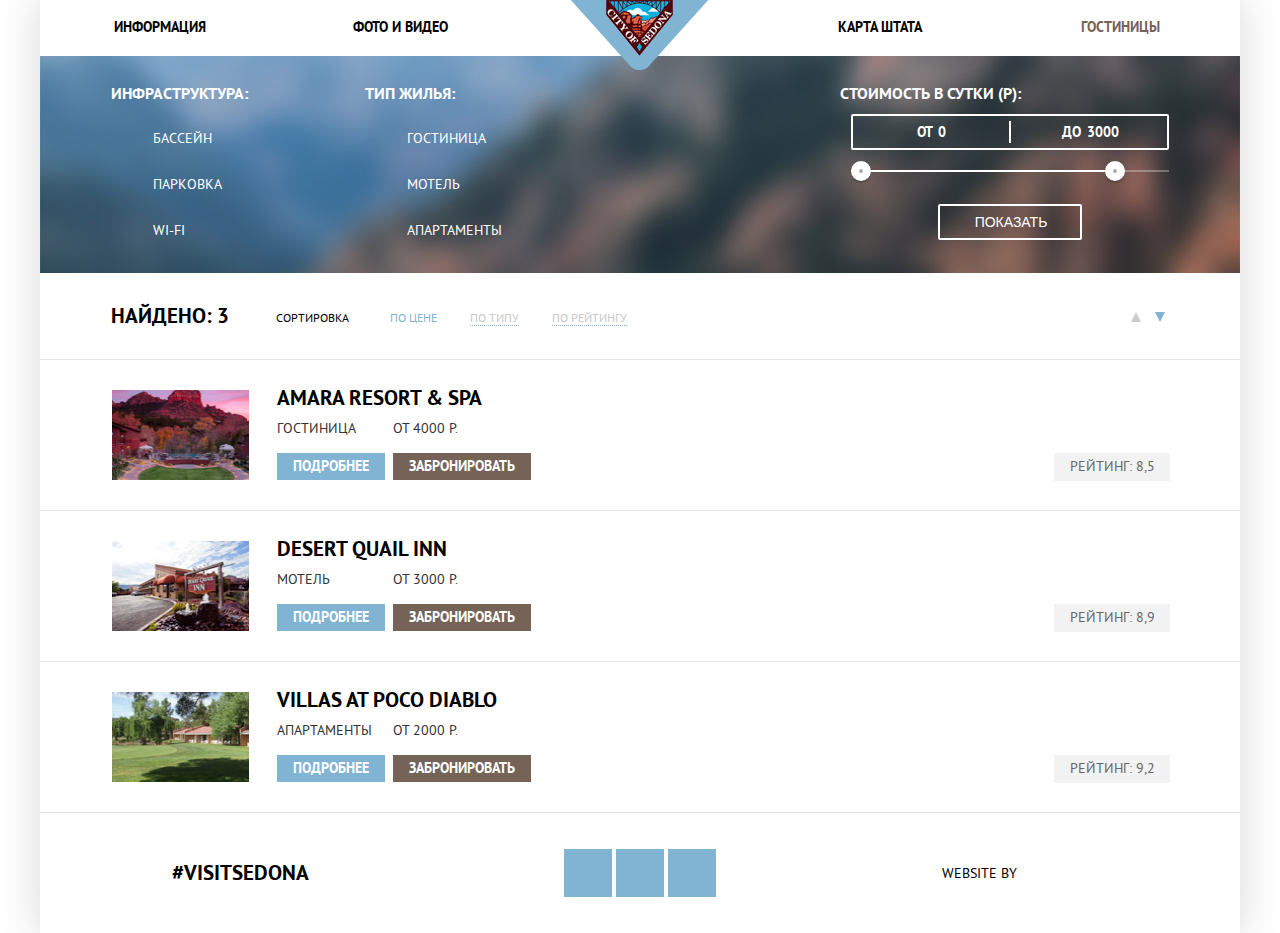
==== commit 488a580c: "исправления 2" ====
--- a/catalog.html
+++ b/catalog.html
@@ -7,7 +7,9 @@
   <link href="css/style.css" rel="stylesheet">
 </head>
 <body>
+
 <div class="wrapper">
+
   <header class="main-header">
     <nav class="main-navigation">
       <ul class="navigation-list clearfix">
@@ -26,12 +28,13 @@
       </ul>
       <!-- 3.3 Логотип — это ссылка на главную страницу.-->
     </nav>
-    <div class="mini-logo">
-      <a href="index.html"><img src="img/mini-logo.png" width="138" height="70" alt="sedona"></a>
-    </div>
+    <a href="index.html" class="mini-logo">
+      <img src="img/mini-logo.png" width="138" height="70" alt="sedona">
+    </a>
   </header>
 
   <main>
+
     <div class="filters">
       <form action="https://echo.htmlacademy.ru" method="post" class="clearfix">
         <fieldset class="filters-group filters-left">
@@ -49,6 +52,7 @@
             <label for="wifi">Wi-Fi</label>
           </div>
         </fieldset>
+
         <fieldset class="filters-group filters-center">
           <legend>Тип жилья:</legend>
           <div class="filters-checkox">
@@ -87,12 +91,12 @@
     </div>
 
     <div class="found clearfix">
-  <span class="found-number">
-    Найдено: 3
-  </span>
-      <span class="found-sort">
-    Сортировка
-  </span>
+      <span class="found-number">
+        Найдено: 3
+      </span>
+          <span class="found-sort">
+        Сортировка
+      </span>
       <ul class="sort-list">
         <li class="sort-item sort-item-active">
           <a href="#">По цене</a>
@@ -175,22 +179,25 @@
         </div>
       </div>
     </div>
+
   </main>
 
   <footer class="main-footer">
     <div class="sedona">
       <a href="#">#VISITSEDONA</a>
     </div>
-    <section class="social">
+    <div class="social">
       <a class="social-btn social-btn-tw" href="#">Twitter</a>
       <a class="social-btn social-btn-fb" href="#">Facebook</a>
       <a class="social-btn social-btn-youtube" href="#">YouTube</a>
-    </section>
-    <section class="footer-copyright">
+    </div>
+    <div class="footer-copyright">
       <span>Website by</span>
       <a class="btn" href="https://htmlacademy.ru">HTML Academy</a>
-    </section>
+    </div>
   </footer>
+
 </div>
+
 </body>
 </html>
--- a/css/style.css
+++ b/css/style.css
@@ -16,6 +16,7 @@
   line-height: 24px;
   color: #000000;
   text-transform: uppercase;
+  min-width: 1200px;
 }
 
 .navigation-item a {
@@ -26,19 +27,19 @@
   text-decoration: none;
 }
 
-h1 {
+.wrapper h1 {
   font-size: 21px;
   line-height: 26px;
   font-weight: bold;
 }
 
-h2 {
+.wrapper h2 {
   font-size: 21px;
   line-height: 21px;
   font-weight: bold;
 }
 
-h3 {
+.wrapper h3 {
   font-size: 21px;
   line-height: 26px;
   font-weight: bold;
@@ -115,6 +116,7 @@
 
 /* mini logo */
 .mini-logo {
+  display: block;
   width: 138px;
   height: 70px;
   position: absolute;
@@ -123,9 +125,14 @@
   transform: translateX(-50%);
 }
 
+.mini-logo img {
+  width: 100%;
+  height: 100%;
+}
+
 /* intro */
 
-main img {
+.wrapper img {
   display: block;
 }
 
@@ -133,7 +140,7 @@
   position: relative;
   z-index: 1;
   box-sizing: border-box;
-  background: url("../img/main-background.jpg") 50% 22% no-repeat;
+  background: #81B3D2 url("../img/main-background.jpg") 50% 22% no-repeat;
   min-height: 508px;
   padding-top: 76px;
 }
@@ -144,6 +151,11 @@
   margin: 0 auto;
 }
 
+.intro-logo img {
+  width: 100%;
+  height: 100%;
+}
+
 .intro::before {
   content: "";
   position: absolute;
@@ -180,7 +192,11 @@
 
 }
 
-/* reasons info */
+/* reasons */
+
+.reasons {
+  background-color: #81b3d2;
+}
 
 .reasons-info {
   box-sizing: border-box;
@@ -191,6 +207,7 @@
   color: #ffffff;
   text-align: center;
   padding-top: 56px;
+  padding-bottom: 20px;
 }
 
 .reasons-info h2 {
@@ -214,9 +231,15 @@
 }
 
 .reasons-image {
+  background-color: #604e43;
   float: right;
   width: 800px;
   min-height: 256px;
+}
+
+.reasons-image img {
+  width: 100%;
+  height: 100%;
 }
 
 .reasons-bottom .reasons-info {
@@ -364,6 +387,13 @@
 
 .sedona-map {
   position: relative;
+  width: 1200px;
+  height: 593px;
+}
+
+.sedona-map img {
+  width: 100%;
+  height: 100%;
 }
 
 .sedona-map iframe {
@@ -371,6 +401,7 @@
   top: 0;
   left: 0;
 }
+
 /* футер */
 
 .main-index {
@@ -598,9 +629,8 @@
   border: none;
   width: 39px;
   height: 38px;
-}
-
-
+  cursor: pointer;
+}
 
 .controls input {
   display: inline-block;
@@ -668,6 +698,7 @@
 .icon-minus:hover::before {
   background-position: 0 -455px;
 }
+
 .icon-minus:active::before {
   background-position: 0 -478px;
 }
@@ -675,14 +706,16 @@
 .icon-plus:hover::before {
   background-position: 0 -524px;
 }
+
 .icon-plus:active::before {
   background-position: 0 -555px;
 }
 
-
 .calendar:hover {
   background-position: 0 -245px;
-}
+  cursor: pointer;
+}
+
 .calendar:active {
   background-position: 0 -287px;
 }
@@ -690,10 +723,10 @@
 .modal-content {
   display: none;
 }
+
 .modal-content-show {
   display: block;
 }
-
 
 /* hotels */
 
@@ -731,7 +764,7 @@
 }
 
 .filters {
-  background: url("../img/catalog-background.jpg") 50% 22% no-repeat;
+  background: #604e43 url("../img/catalog-background.jpg") 50% 22% no-repeat;
   padding-top: 27px;
   padding-bottom: 7px;
   padding-left: 71px;
@@ -822,7 +855,7 @@
 }
 
 .price-wrap {
-  padding: 0px 11px;
+  padding: 0 11px;
 }
 
 .price-controls {
@@ -933,8 +966,6 @@
 
   background: #ffffff;
 }
-
-
 
 @keyframes show {
   from {
@@ -1086,7 +1117,7 @@
 }
 
 .sort-btn-down:hover {
-  border-color: transparent transparent #000000  transparent;
+  border-color: transparent transparent #000000 transparent;
 }
 
 .sort-btn-up:active {
@@ -1098,12 +1129,13 @@
 }
 
 .sort-btn-down.sort-btn-active {
-  border-color: transparent transparent #81b3d2  transparent;
+  border-color: transparent transparent #81b3d2 transparent;
 }
 
 .sort-btn-up.sort-btn-active {
   border-color: #81b3d2 transparent transparent transparent;
 }
+
 /*каталог меню, проблемы*/
 
 /*каталог */
@@ -1120,13 +1152,19 @@
 .item-img {
   float: left;
   width: 137px;
+  height: 90px;
   padding-left: 2px;
   margin-right: 28px;
 }
 
+.item-img img {
+  width: 100%;
+  height: 100%;
+}
+
 .item-info {
   float: left;
-  width: 260px;
+  width: 400px;
 }
 
 .item-rate {
@@ -1190,6 +1228,7 @@
   width: 110px;
   margin-right: 6px; /* точно */
   margin-bottom: 14px;
+  color: #333333;
 }
 
 .item-type span:last-child {
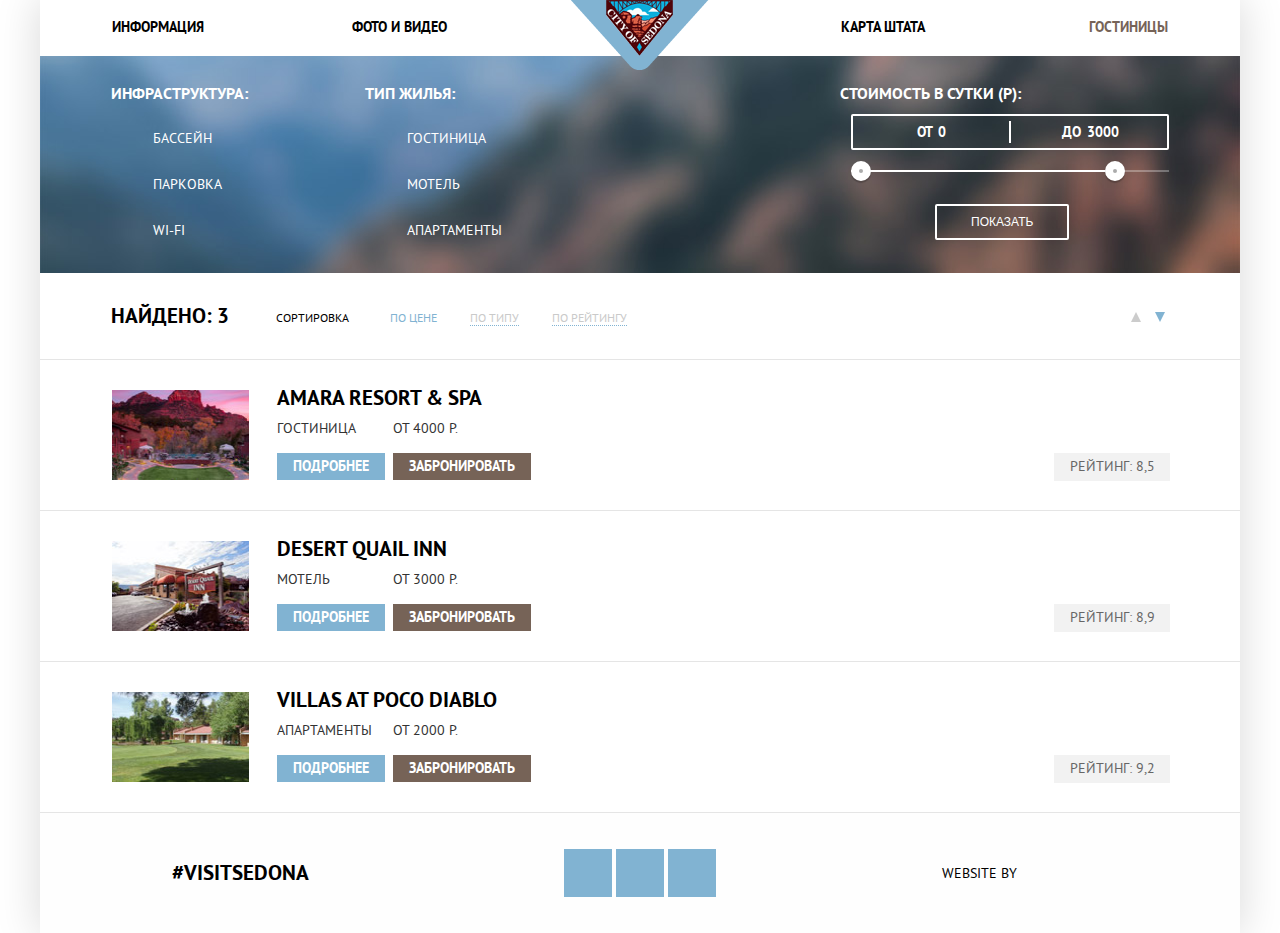
==== commit 3c8bfde8: "исправление 8" ====
--- a/catalog.html
+++ b/catalog.html
@@ -3,8 +3,8 @@
 <head>
   <meta charset="UTF-8">
   <title>Гостиницы</title>
-  <link href="css/normalize.css" rel="stylesheet">
-  <link href="css/style.css" rel="stylesheet">
+  <link href="css/normalize.min.css" rel="stylesheet">
+  <link href="css/style.min.css" rel="stylesheet">
 </head>
 <body>
 
@@ -105,7 +105,7 @@
           <a href="#">По типу</a>
         </li>
         <li class="sort-item">
-          <a href="#>">По рейтингу</a>
+          <a href="#">По рейтингу</a>
         </li>
       </ul>
       <ul class="sort-list-direct">
--- a/css/style.min.css
+++ b/css/style.min.css
@@ -0,0 +1 @@
+.navigation-item a,body{color:#000;text-transform:uppercase}.clearfix::after,.feature-item::before,.intro::before,.social-btn::before{content:""}.book-field input,.intro,.modal-content,.reasons-info{box-sizing:border-box}.book-find,.btn-transparent,.navigation-item a,body{text-transform:uppercase}.book-find,.form-hotels a,.navigation-item a,.sedona a,.social-btn,.sort-item-active a,a{text-decoration:none}@font-face{font-family:"PT Sans";src:url(../fonts/ptsans.woff2),url(../fonts/ptsans.woff);font-weight:400}@font-face{font-family:"PT Sans";src:url(../fonts/ptsansbold.woff2),url(../fonts/ptsansbold.woff);font-weight:700}body{font-family:"PT Sans",Arial,sans-serif;font-size:14px;line-height:24px;min-width:1200px}.promo h1,.wrapper h1,.wrapper h2,.wrapper h3{font-size:21px;font-weight:700}.wrapper h1{line-height:26px}.wrapper h2{line-height:21px}.promo h1,.promo p,.wrapper h3{line-height:26px}.wrapper{width:1200px;margin:0 auto;background-color:#fff;box-shadow:0 0 40px 2px #dbdbdb}.clearfix::after{display:table;clear:both}.main-header{position:relative;z-index:2}.navigation-list{list-style:none;margin:0;padding:0 72px}.navigation-item{float:left;width:240px;padding-top:14px;padding-bottom:16px;text-align:left}.navigation-item:last-child,.navigation-item:nth-child(3){float:right;text-align:right}.navigation-item:last-child{padding-right:3px}.navigation-item a{font-weight:700;line-height:26px}.navigation-item-active a{color:#766357}.navigation-item a:hover{color:#81b3d2}.navigation-item-active a:hover{color:#766357}.navigation-item a:active{color:#000;opacity:.3}.navigation-item-active a:active{color:#766357;opacity:1}.mini-logo{display:block;width:138px;height:70px;position:absolute;top:0;left:50%;-webkit-transform:translateX(-50%);transform:translateX(-50%)}.mini-logo img{width:100%;height:100%}.wrapper img{display:block}.intro{position:relative;z-index:1;background:url(../img/main-background.jpg) 50% 22% no-repeat #81B3D2;min-height:508px;padding-top:76px}.intro-logo{width:458px;height:352px;margin:0 auto}.intro-logo img{width:100%;height:100%}.intro::before{position:absolute;width:1200px;height:57px;background:url(../img/main-pic-bottom.png) no-repeat;bottom:0}.reasons,.reasons-info{background-color:#81b3d2}.promo{text-align:center;padding-top:60px;padding-bottom:50px}.promo h1{margin:0 auto 27px;max-width:450px}.feature-item span,.reasons-info p,.reasons-info span{font-size:14px;line-height:21px}.promo p{font-size:14px;color:#333;margin:0 auto;max-width:500px}.reasons-bottom .reasons-info,.reasons-info{color:#fff;min-height:256px;text-align:center}.reasons-info{float:left;width:400px;padding-top:56px;padding-bottom:20px}.reasons-info h2{width:151px;margin:0 auto}.reasons-info span{display:block;padding-top:23px;padding-bottom:20px}.reasons-info p{width:285px;margin:0 auto}.reasons-image{background-color:#604e43;float:right;width:800px;min-height:256px}.reasons-image img{width:100%;height:100%}.reasons-bottom .reasons-info{float:right;width:400px;background-color:#81b3d2}.reasons-bottom .reasons-image{float:left;width:800px;min-height:256px}.reasons-bottom p{width:305px}.features{text-align:center;margin:0;padding:0}.feature-item{float:left;width:400px;position:relative}.features-top .feature-item{padding-top:162px;padding-bottom:82px}.feature-item::before{position:absolute;left:50%;-webkit-transform:translateX(-50%);transform:translateX(-50%);background-image:url(../img/spritesheet.png);background-repeat:no-repeat}.feature-item-home::before{width:75px;height:72px;background-position:-237px -106px;top:60px}.feature-item-food::before{width:74px;height:70px;background-position:-143px -91px;top:61px}.feature-item-gift::before{width:64px;height:76px;background-position:-237px -10px;top:56px}.feature-item p{color:#333;margin:0 auto;line-height:21px;max-width:290px}.feature-item h2{margin:0 auto 24px;max-width:140px}.features-bottom .feature-item{background-color:#eee;padding-top:47px;padding-bottom:60px}.feature-item span{display:block;padding-bottom:21px}.features-bottom p{max-width:275px}.form-hotels{text-align:center;padding-top:52px;position:relative}.form-hotels span{line-height:30px;font-size:30px;font-weight:700;margin-bottom:27px;display:block}.form-hotels a{display:block;background:#766357;line-height:26px;font-size:21px;font-weight:700;color:#fff;padding-top:30px;padding-bottom:30px;width:568px;margin:0 auto;cursor:pointer}.form-hotels a:hover{background:#604e43}.form-hotels a:active{background:#503e33;color:#766357}.form-hotels p{width:450px;margin:0 auto;padding-bottom:47px}.map{height:748px}.sedona-map{position:relative;width:1200px;height:593px}.sedona-map img{width:100%;height:100%}.sedona,.social{width:400px;display:inline-block}.sedona-map iframe{position:absolute;top:0;left:0}.main-index{position:relative}.main-footer{text-align:center;background-color:rgba(254,254,254,.9);font-size:0;padding-top:36px;padding-bottom:36px}.footer-index{position:absolute;bottom:0}.sedona{vertical-align:middle}.sedona a{display:inline-block;vertical-align:top;line-height:26px;font-size:21px;font-weight:700;color:#000;cursor:pointer}.social{vertical-align:middle;text-align:center}.social-btn{position:relative;display:inline-block;width:48px;height:48px;margin:0 2px;font-size:0;vertical-align:top;background:#81b3d2}.book-controls,.book-field label,.footer-copyright,.footer-copyright a,.footer-copyright span{vertical-align:middle;display:inline-block}.social-btn:hover{background-color:#669ec0}.social-btn:active{background-color:#5496bd}a:active::before{opacity:.3}.social-btn::before{background-image:url(../img/spritesheet.png);background-repeat:no-repeat;position:absolute;top:50%;left:50%;-webkit-transform:translate(-50%,-50%);transform:translate(-50%,-50%)}.social-btn-tw::before{width:17px;height:15px;background-position:-142px -198px}.social-btn-fb::before{width:10px;height:19px;background-position:-143px -52px}.social-btn-youtube::before{width:20px;height:16px;background-position:-179px -198px}.footer-copyright{width:400px}.footer-copyright span{font-weight:400;line-height:26px;font-size:14px;margin-right:8px}.footer-copyright a{font-size:0;background:url(../img/spritesheet.png) -10px -10px no-repeat;width:113px;height:39px;-webkit-transition:background-position .5s;transition:background-position .5s}.footer-copyright a:hover{background-position:-10px -69px}.footer-copyright a:active{background-position:-10px -128px}.modal-content{position:absolute;text-align:left;z-index:3;bottom:0;left:50%;-webkit-transform:translate(-50%,100%);transform:translate(-50%,100%);width:568px;padding:53px 56px;color:#000;background:#fff}.book-find,.controls input{text-align:center;line-height:26px}.book-field{margin-bottom:27px;font-size:0}.book-field input{margin:0;padding:6px 40px 6px 12px;background:#f2f2f2;border:2px solid #F2F2F2;width:100%;font-size:14px;line-height:26px;font-weight:700;color:#000;min-height:41px}.book-field input:hover{background:#ebebeb;cursor:pointer}.book-field input:focus{background:0 0}.book-controls{position:relative;width:346px}.book-controls button{font-size:0;position:absolute;right:8px;top:10px;width:21px;height:21px;background-image:url(../img/spritesheet.png);background-repeat:no-repeat;background-position:0 -329px;border:none;background-color:transparent}.book-field label{line-height:26px;font-size:14px;font-weight:700;width:110px}.people{font-size:0}.people .book-field{width:50%;display:inline-block;vertical-align:top}.controls,.controls button,.controls input{display:inline-block;vertical-align:middle}.controls{width:117px;position:relative}.controls button{background-color:#F2F2F2;border:none;width:39px;height:41px;cursor:pointer}.controls input{background-color:#F2F2F2;width:38px;height:38px;font-size:14px;padding:6px}.book-field-kids label{padding-left:50px;width:61px}.icon-minus::before,.icon-plus::before{background-image:url(../img/spritesheet.png);background-repeat:no-repeat;position:absolute;-webkit-transform:translate(-50%,-50%);width:12px;content:""}.icon-minus::before{top:18px;left:21px;transform:translate(-50%,-50%);height:3px;background-position:0 -501px}.icon-plus::before{top:19px;left:98px;transform:translate(-50%,-50%);height:11px;background-position:0 -586px}.book-find{display:block;background:#81b3d2;font-size:21px;font-weight:700;color:#fff;padding-top:14px;padding-bottom:19px;width:100%;margin:26px auto 0;cursor:pointer;border:none}.book-find:hover{background:#669ec0}.book-find:active{background:#5496bd;color:#81b3d2}.filters-group legend,fieldset{font-size:16px;font-weight:700;color:#fff;line-height:21px}.icon-minus:hover::before{background-position:0 -455px}.icon-minus:active::before{background-position:0 -478px}.icon-plus:hover::before{background-position:0 -524px}.icon-plus:active::before{background-position:0 -555px}.calendar:hover{background-position:0 -245px;cursor:pointer}.calendar:active{background-position:0 -287px}.modal-content{display:none}.modal-content-show{display:block;-webkit-animation-name:show;animation-name:show;-webkit-animation-duration:.7s;animation-duration:.7s}fieldset{border:none;margin:0;padding:0}.filters-left{margin-right:94px;float:left;width:160px;min-height:155px}.filters-group legend{margin-bottom:14px}.filters-checkox label{font-weight:400;line-height:21px;font-size:14px}.filters-checkox{margin-bottom:26px}.filters{background:url(../img/catalog-background.jpg) 50% 22% no-repeat #604e43;padding:27px 60px 7px 71px}input[type=checkbox]{display:none}input[type=checkbox]+label{display:block;margin:10px 0;line-height:20px;padding-left:42px;position:relative;cursor:pointer}input[type=checkbox]+label::before{content:"";width:22px;height:22px;position:absolute;top:0;left:0;background-image:url(../img/spritesheet.png);background-repeat:no-repeat;background-position:-143px -10px}input[type=checkbox]:checked+label::after{content:"";width:26px;height:22px;position:absolute;top:0;left:0;background-image:url(../img/spritesheet.png);background-repeat:no-repeat;background-position:-185px -10px}input[type=checkbox]:disabled+label::before,input[type=checkbox]:disabled:checked+label::after{width:22px;height:22px;position:absolute;top:0;left:0;background-image:url(../img/spritesheet.png);background-repeat:no-repeat;content:""}input[type=checkbox]:disabled+label::before{background-position:0 -371px}input[type=checkbox]:disabled:checked+label::after{background-position:0 -413px}.filters-center{float:left;width:160px;min-height:155px}.filters-right{float:right;width:340px;min-height:155px}.filters-right legend{margin-bottom:10px}.price-wrap{padding:0 11px}.price-controls{position:relative;height:32px;margin-bottom:20px;border:2px solid #fff;border-radius:2px;font-size:0}.price-controls::after{content:"";position:absolute;width:2px;height:22px;background:#fff;top:50%;left:50%;-webkit-transform:translate(-50%,-50%);transform:translate(-50%,-50%)}.price-controls label{display:inline-block;font-size:14px;line-height:30px;vertical-align:top;cursor:pointer}.price-controls .min-price{width:90px;padding-left:64px}.price-controls .max-price{width:90px;padding-left:55px}.price-controls input{width:50px;min-height:30px;margin:0;color:inherit;font:inherit;background:0 0;border:none}.range-controls{position:relative;margin-bottom:32px}.range-controls .scale{height:2px;background:rgba(255,255,255,.3)}.range-controls .bar{width:80%;height:2px;background:#fff}.range-toggle{position:absolute;top:-9px;width:4px;height:4px;background:#ababab;border:8px solid #fff;border-radius:50%;box-shadow:0 2px 1px 0 rgba(0,1,1,.2);cursor:pointer}.range-toggle:hover{background:#1c4f80}.range-toggle-min{left:0}.range-toggle-max{left:80%}.btn-transparent{display:block;font-size:12px;line-height:21px;color:#fff;background:0 0;border:2px solid #fff;border-radius:2px;cursor:pointer;margin-left:95px;padding:6px 34px 5px}.sort-btn,.sort-item{display:inline-block}.btn-transparent:hover{color:#000;background:#fff}@-webkit-keyframes show{from{opacity:0;-webkit-transform:translate(0,100%);transform:translate(0,100%)}to{opacity:1;-webkit-transform:translate(-50%,100%);transform:translate(-50%,100%)}}@keyframes show{from{opacity:0;-webkit-transform:translate(0,100%);transform:translate(0,100%)}to{opacity:1;-webkit-transform:translate(-50%,100%);transform:translate(-50%,100%)}}@-webkit-keyframes shake{0%,100%{-webkit-transform:translate(-50%,100%);transform:translate(-50%,100%)}10%,30%,50%,70%,90%{-webkit-transform:translate(-52%,100%);transform:translate(-52%,100%)}20%,40%,60%,80%{-webkit-transform:translate(-48%,100%);transform:translate(-48%,100%)}}@keyframes shake{0%,100%{-webkit-transform:translate(-50%,100%);transform:translate(-50%,100%)}10%,30%,50%,70%,90%{-webkit-transform:translate(-52%,100%);transform:translate(-52%,100%)}20%,40%,60%,80%{-webkit-transform:translate(-48%,100%);transform:translate(-48%,100%)}}.modal-error{-webkit-animation-name:shake;animation-name:shake;-webkit-animation-duration:1s;animation-duration:1s}.found{padding:30px 73px 30px 71px}.found .found-number{float:left;width:135px}.found-number{font-weight:700;line-height:26px;font-size:21px;color:#000}.found .found-sort{float:left;width:90px;line-height:18px;font-size:12px;padding-top:6px;padding-left:30px}.sort-list{font-size:0;float:left;width:400px;padding:0;margin:0}.sort-item,.sort-item a{line-height:18px;font-size:12px}.sort-item{vertical-align:top;padding-top:6px}.sort-item a{border-bottom:1px dotted #81B3D2;color:#cacaca;margin-right:33px}.sort-item a:hover{color:#81b3d2}.sort-item-active a{margin-left:24px;color:#81b3d2;border-bottom:none}.sort-list-direct{font-size:0;float:right;width:36px;padding:0;margin:2px 0 0}.sort-list-direct li:first-child{margin-right:14px}.sort-item a:active{border-bottom:none;color:#000}.sort-btn-down,.sort-btn-up{width:0;height:0;border-style:solid}.sort-btn{vertical-align:middle}.sort-btn a{display:block}.item-btns a,.item-type span{display:inline-block;vertical-align:top;line-height:21px}.sort-btn-up{border-width:10px 5px 0;border-color:#ccc transparent transparent}.sort-btn-down{border-width:0 5px 10px;border-color:transparent transparent #ccc}.sort-btn-up:hover{border-color:#000 transparent transparent}.sort-btn-down:hover{border-color:transparent transparent #000}.sort-btn-up:active{border-color:#81b3d2 transparent transparent}.sort-btn-down.sort-btn-active,.sort-btn-down:active{border-color:transparent transparent #81b3d2}.sort-btn-up.sort-btn-active{border-color:#81b3d2 transparent transparent}.catalog-item{padding:30px 70px;border-top:#e5e5e5 solid 1px}.catalog-item:last-child{border-bottom:#e5e5e5 solid 1px}.item-img{float:left;width:137px;height:90px;padding-left:2px;margin-right:28px}.item-img img{width:100%;height:100%}.item-info{float:left;width:400px}.item-rate{float:right;width:150px;position:relative;padding-top:64px;text-align:right}.item-rate::before{position:absolute;content:"";background:url(../img/spritesheet.png) -10px -198px no-repeat;width:112px;height:17px;top:0;right:0}.item-rate span{font-size:14px;line-height:21px;background-color:#f2f2f2;color:#666;padding:4px 15px 6px 16px}.star-5::before{width:112px}.star-4::before{width:90px}.star-3::before{width:68px}.star-2::before{width:46px}.star-1::before{width:24px}.item-type{font-size:0}.item-type span{font-size:14px;width:110px;margin-right:6px;margin-bottom:14px;color:#333}.item-type span:last-child{margin-right:0}.item-info h3{margin:-5px 0 7px}.item-btns{font-size:0}.item-btns a{font-size:14px;font-weight:700;padding:3px 16px;background:#81b3d2;margin-right:8px;color:#fff}.item-btns a:last-child{margin-right:0;background:#766357}.item-btn-left:hover{background:#669ec0}.item-btn-left:active{background:#5496bd;color:#81b3d2}.item-btns a:last-child:hover{background:#604e43}.item-btns a:last-child:active{background:#503e33;color:#766357}.item-info h3:hover{color:#81b3d2;cursor:pointer}.item-info h3:active{color:#cacaca;cursor:pointer}
